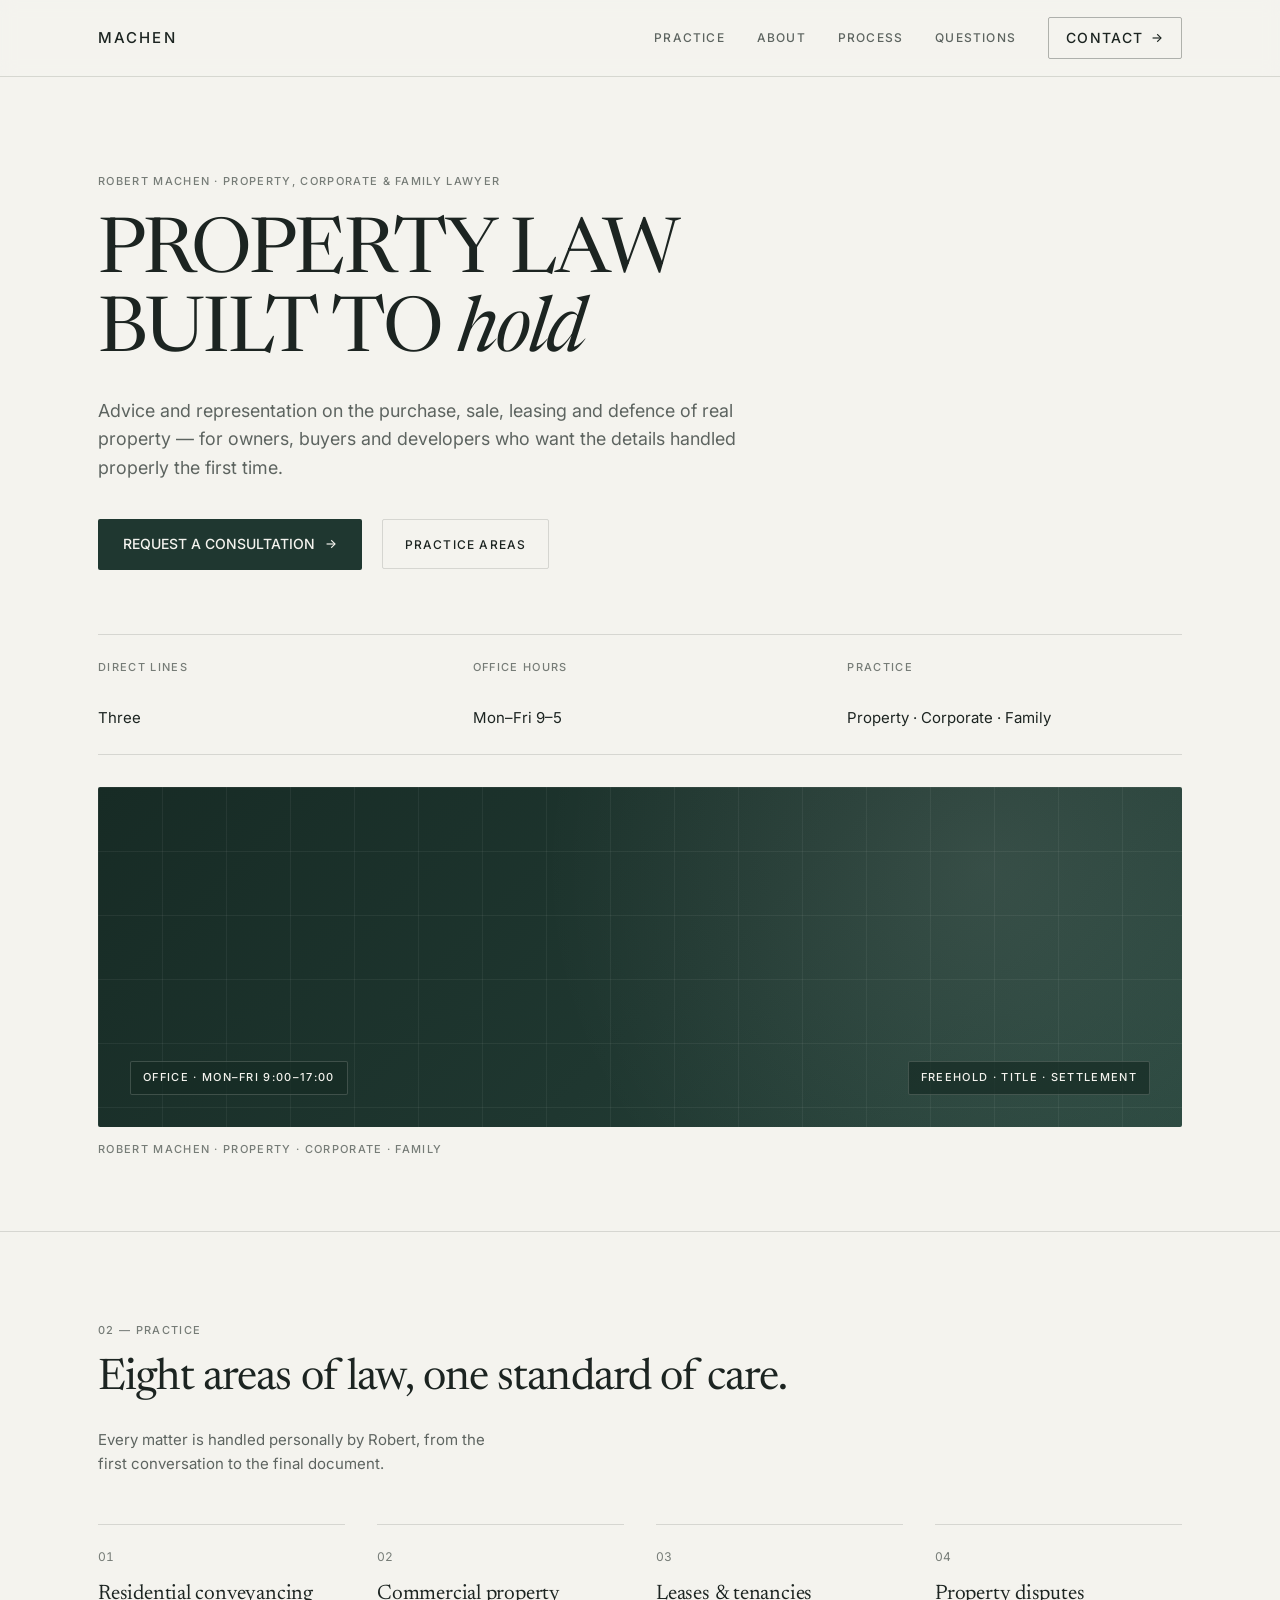
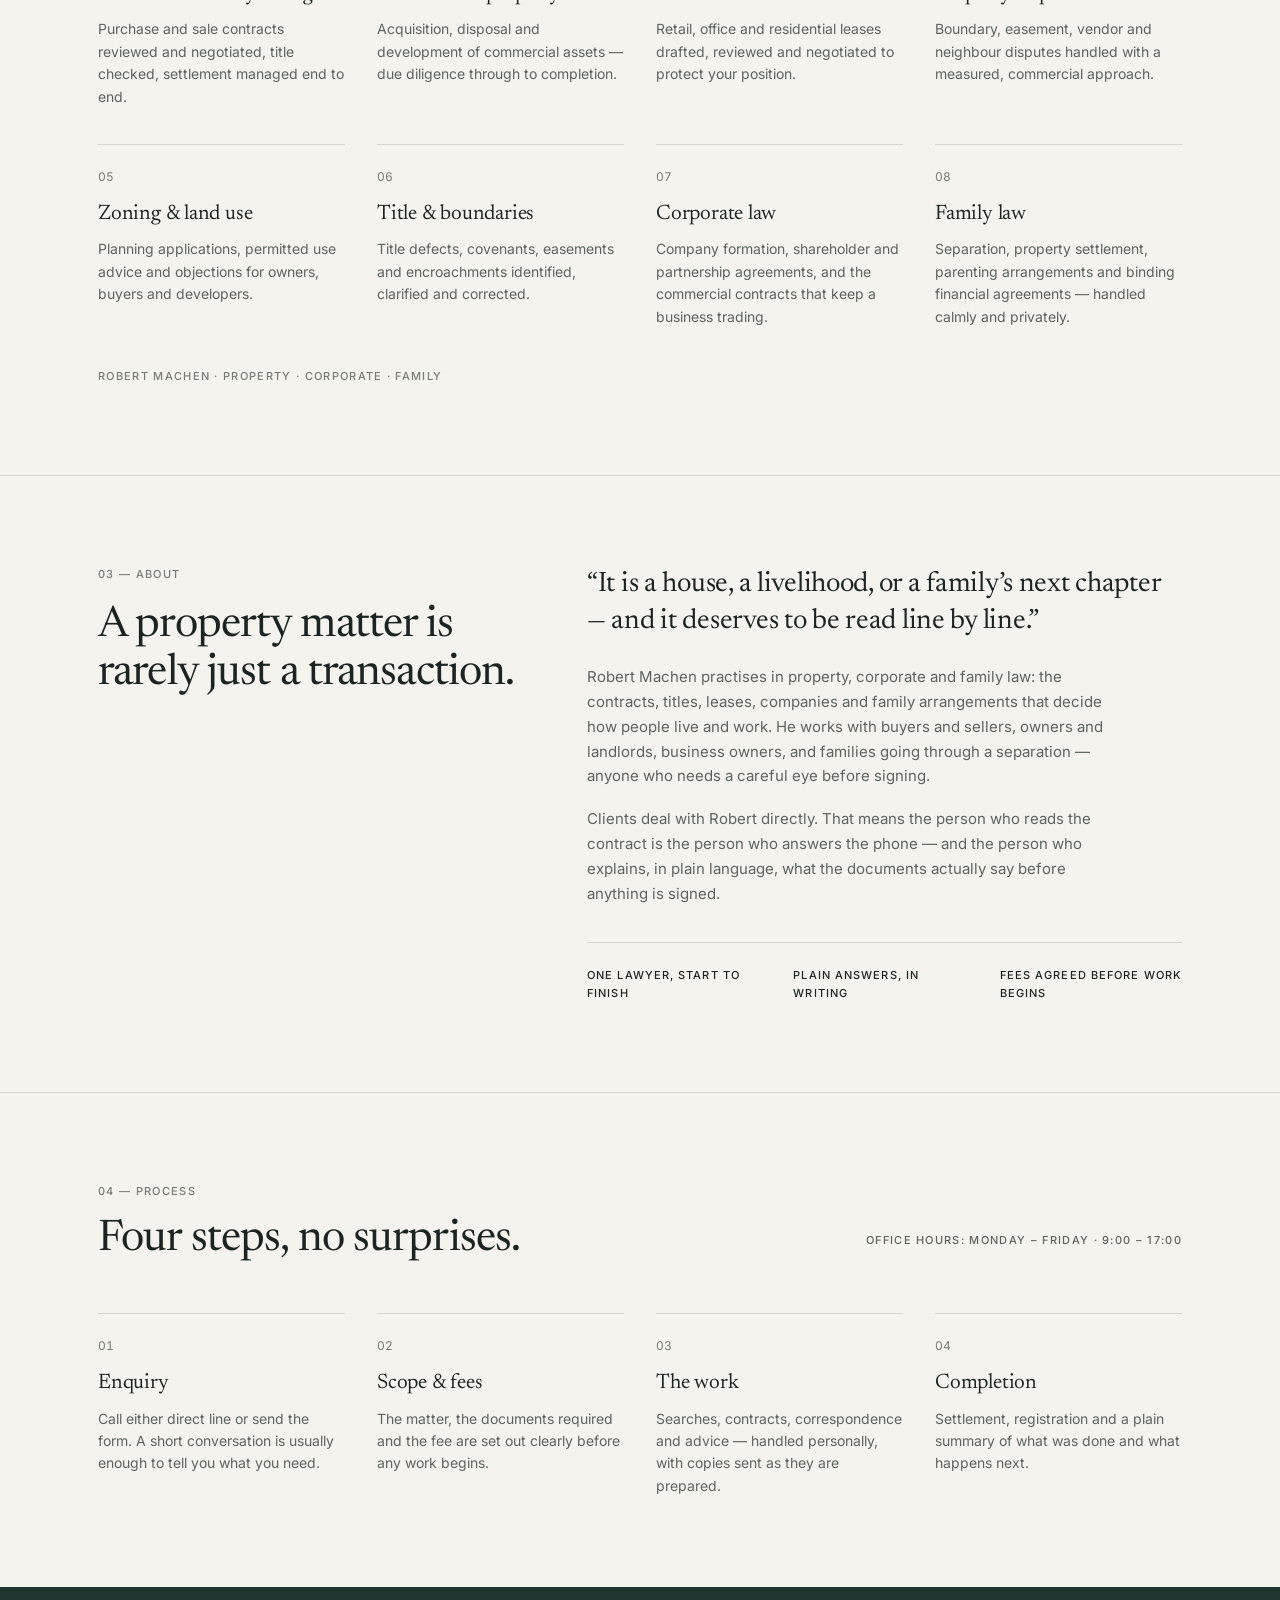
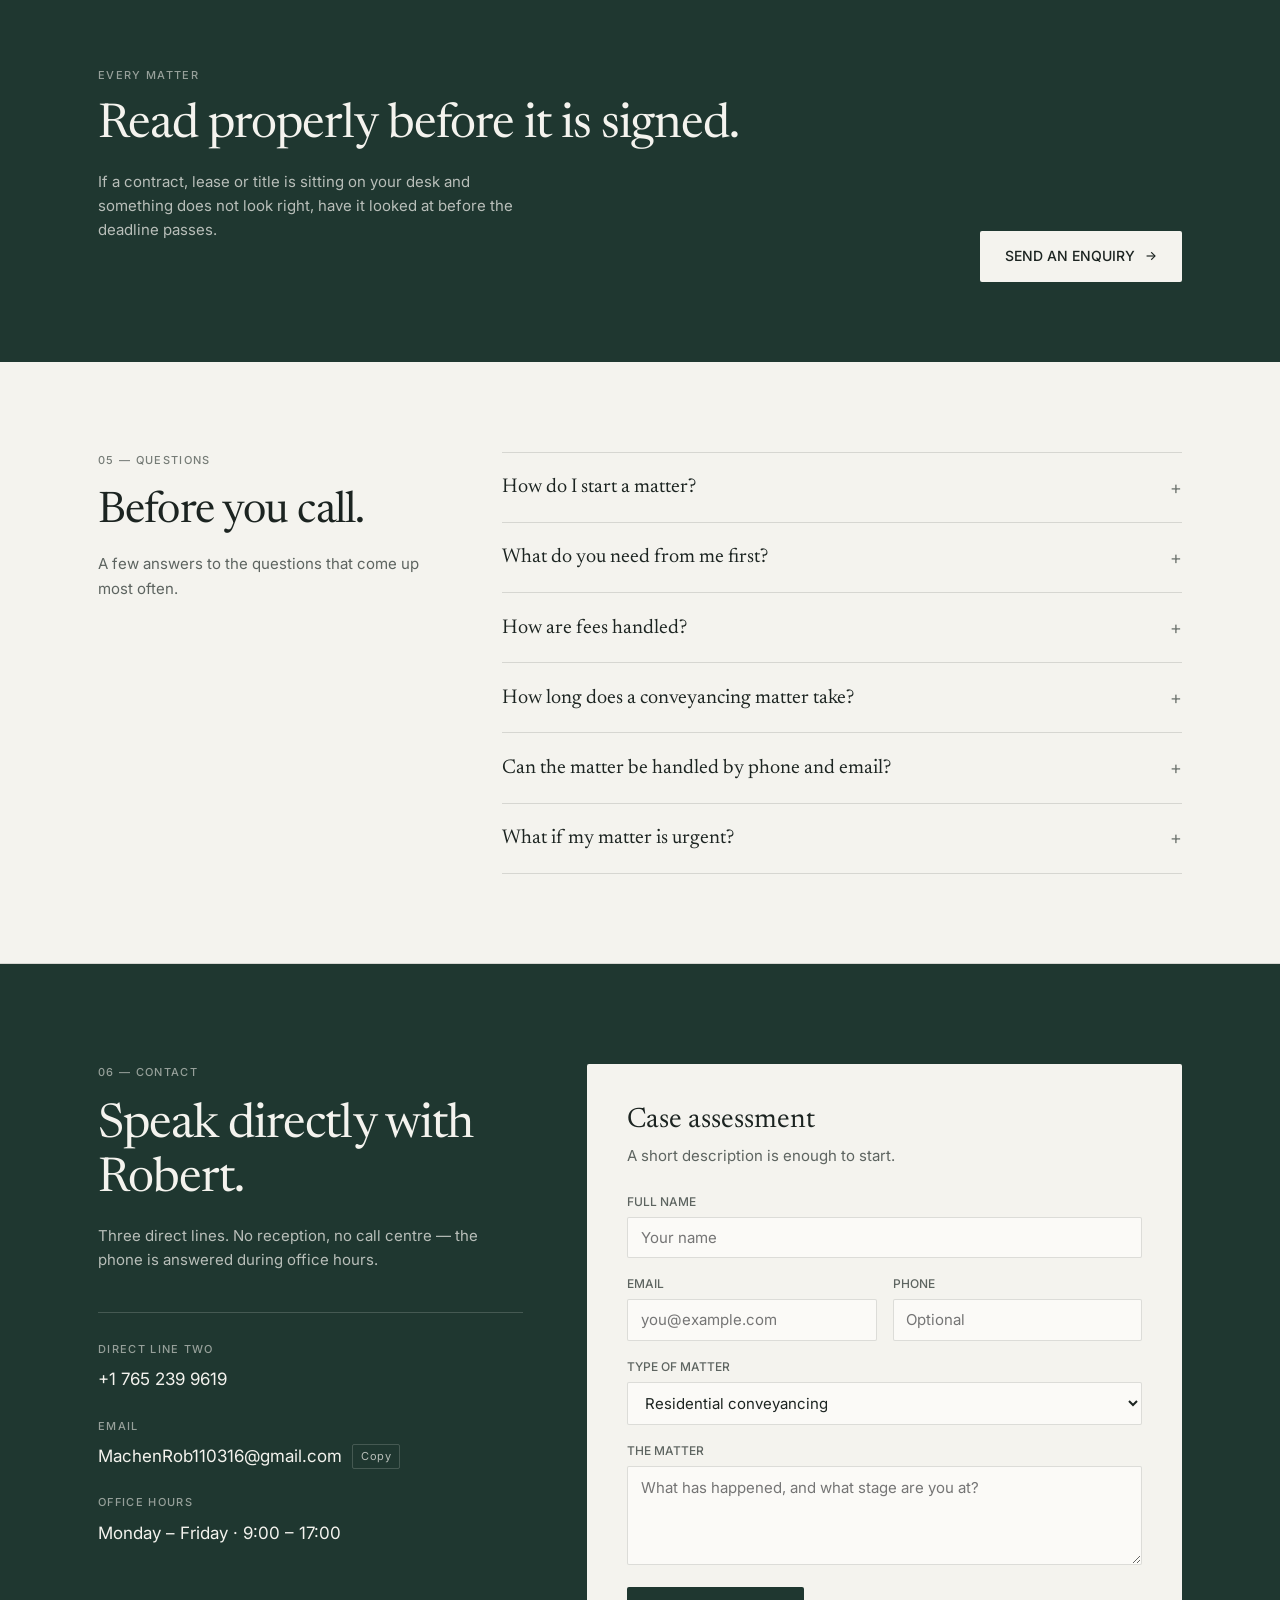
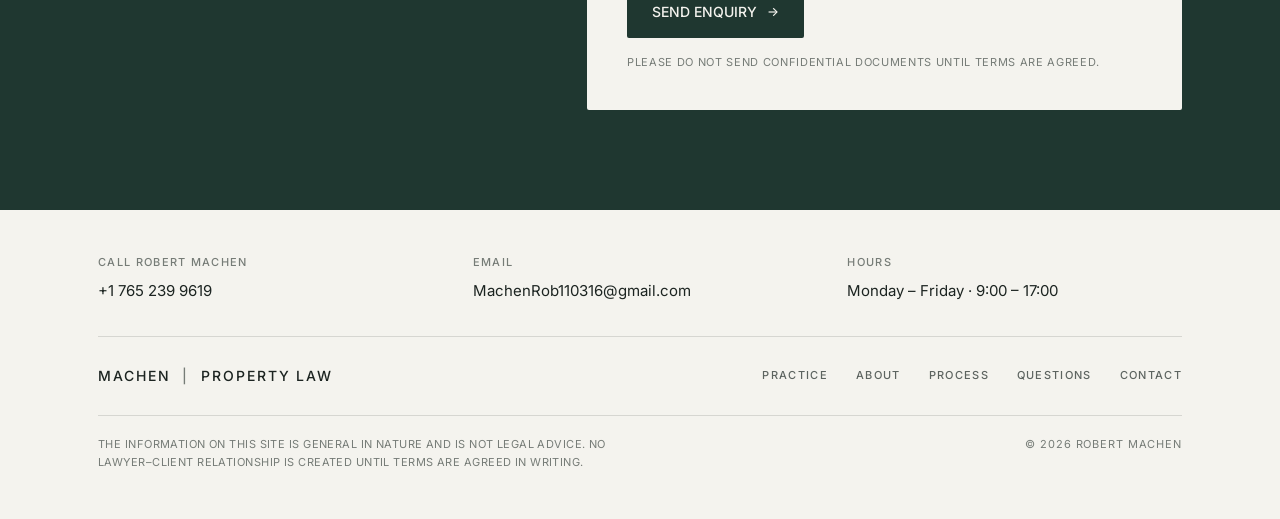
==== index.html @ e6b7aa78 "robert law web" ====
<!DOCTYPE html>
<html lang="en">
<head>
  <meta charset="UTF-8" />
  <meta name="viewport" content="width=device-width, initial-scale=1.0" />
  <title>MACHEN — Robert Machen · Property, Corporate &amp; Family Lawyer</title>
  <meta
    name="description"
    content="Advice and representation on the purchase, sale, leasing and defence of real property — for owners, buyers and developers who want the details handled properly the first time."
  />
  <link rel="preconnect" href="https://fonts.googleapis.com" />
  <link rel="preconnect" href="https://fonts.gstatic.com" crossorigin />
  <link
    href="https://fonts.googleapis.com/css2?family=Inter:wght@400;500&family=Newsreader:ital,opsz,wght@0,6..72,400;0,6..72,500;1,6..72,400&display=swap"
    rel="stylesheet"
  />
  <link rel="stylesheet" href="css/main.css" />
</head>
<body id="top">
  <!-- Header -->
  <header class="site-header" id="site-header">
    <div class="container header-inner">
      <a href="#top" class="brand brand-caps">MACHEN</a>

      <button
        class="menu-toggle"
        id="menu-toggle"
        type="button"
        aria-label="Toggle navigation menu"
        aria-expanded="false"
        aria-controls="site-nav"
      >
        <span class="menu-line"></span>
        <span class="menu-line"></span>
      </button>

      <nav class="site-nav" id="site-nav" aria-label="Primary">
        <a href="practice-areas.html" class="nav-link nav-caps">Practice</a>
        <a href="about.html" class="nav-link nav-caps">About</a>
        <a href="#process" class="nav-link nav-caps">Process</a>
        <a href="#questions" class="nav-link nav-caps">Questions</a>
        <a href="contact.html" class="nav-cta nav-caps">
          Contact <span class="arrow" aria-hidden="true">&rarr;</span>
        </a>
      </nav>
    </div>
  </header>

  <main>
    <!-- Hero Section -->
    <section class="hero">
      <div class="container">
        <p class="eyebrow reveal">Robert Machen &middot; Property, Corporate &amp; Family Lawyer</p>

        <h1 class="hero-title hero-title-wide reveal">
          PROPERTY LAW<br />
          BUILT TO <em>hold</em>
        </h1>

        <p class="hero-lead reveal">
          Advice and representation on the purchase, sale, leasing and defence
          of real property — for owners, buyers and developers who want the
          details handled properly the first time.
        </p>

        <div class="hero-actions reveal">
          <button type="button" class="btn-primary" id="open-inquiry-btn">
            REQUEST A CONSULTATION
            <span class="arrow" aria-hidden="true">&rarr;</span>
          </button>
          <a href="practice-areas.html" class="btn-secondary-link">
            PRACTICE AREAS
          </a>
        </div>

        <div class="hero-meta-grid reveal">
          <div class="hero-meta-item">
            <span class="eyebrow">Direct lines</span>
            <span class="hero-meta-value">Three</span>
          </div>
          <div class="hero-meta-item">
            <span class="eyebrow">Office hours</span>
            <span class="hero-meta-value">Mon–Fri 9–5</span>
          </div>
          <div class="hero-meta-item">
            <span class="eyebrow">Practice</span>
            <span class="hero-meta-value">Property &middot; Corporate &middot; Family</span>
          </div>
        </div>

        <!-- Banner Image Overlay -->
        <figure class="hero-banner reveal">
          <div class="hero-banner-visual" role="img" aria-label="Architectural property law banner">
            <div class="hero-banner-grid-lines" aria-hidden="true"></div>
            <div class="hero-banner-overlays">
              <span class="banner-tag">OFFICE &middot; MON–FRI 9:00–17:00</span>
              <span class="banner-tag">FREEHOLD &middot; TITLE &middot; SETTLEMENT</span>
            </div>
          </div>
          <figcaption class="banner-caption">
            ROBERT MACHEN &middot; PROPERTY &middot; CORPORATE &middot; FAMILY
          </figcaption>
        </figure>
      </div>
    </section>

    <!-- Section 02 — Practice -->
    <section class="practice-areas" id="practice">
      <div class="container">
        <div class="section-header-split reveal">
          <div>
            <p class="eyebrow">02 — PRACTICE</p>
            <h2 class="section-title">Eight areas of law, one standard of care.</h2>
          </div>
          <p class="section-lead">
            Every matter is handled personally by Robert, from the first
            conversation to the final document.
          </p>
        </div>

        <div class="practice-grid practice-grid-4">
          <article class="practice-card reveal">
            <span class="practice-num">01</span>
            <h3 class="practice-title">Residential conveyancing</h3>
            <p class="practice-desc">
              Purchase and sale contracts reviewed and negotiated, title
              checked, settlement managed end to end.
            </p>
          </article>

          <article class="practice-card reveal">
            <span class="practice-num">02</span>
            <h3 class="practice-title">Commercial property</h3>
            <p class="practice-desc">
              Acquisition, disposal and development of commercial assets — due
              diligence through to completion.
            </p>
          </article>

          <article class="practice-card reveal">
            <span class="practice-num">03</span>
            <h3 class="practice-title">Leases &amp; tenancies</h3>
            <p class="practice-desc">
              Retail, office and residential leases drafted, reviewed and
              negotiated to protect your position.
            </p>
          </article>

          <article class="practice-card reveal">
            <span class="practice-num">04</span>
            <h3 class="practice-title">Property disputes</h3>
            <p class="practice-desc">
              Boundary, easement, vendor and neighbour disputes handled with a
              measured, commercial approach.
            </p>
          </article>

          <article class="practice-card reveal">
            <span class="practice-num">05</span>
            <h3 class="practice-title">Zoning &amp; land use</h3>
            <p class="practice-desc">
              Planning applications, permitted use advice and objections for
              owners, buyers and developers.
            </p>
          </article>

          <article class="practice-card reveal">
            <span class="practice-num">06</span>
            <h3 class="practice-title">Title &amp; boundaries</h3>
            <p class="practice-desc">
              Title defects, covenants, easements and encroachments identified,
              clarified and corrected.
            </p>
          </article>

          <article class="practice-card reveal">
            <span class="practice-num">07</span>
            <h3 class="practice-title">Corporate law</h3>
            <p class="practice-desc">
              Company formation, shareholder and partnership agreements, and the
              commercial contracts that keep a business trading.
            </p>
          </article>

          <article class="practice-card reveal">
            <span class="practice-num">08</span>
            <h3 class="practice-title">Family law</h3>
            <p class="practice-desc">
              Separation, property settlement, parenting arrangements and
              binding financial agreements — handled calmly and privately.
            </p>
          </article>
        </div>

        <p class="section-caption reveal">
          ROBERT MACHEN &middot; PROPERTY &middot; CORPORATE &middot; FAMILY
        </p>
      </div>
    </section>

    <!-- Section 03 — About -->
    <section class="about" id="about">
      <div class="container about-grid">
        <div class="about-left reveal">
          <p class="eyebrow">03 — ABOUT</p>
          <h2 class="section-title">
            A property matter is rarely just a transaction.
          </h2>
        </div>

        <div class="about-right reveal">
          <blockquote class="about-quote">
            “It is a house, a livelihood, or a family’s next chapter — and it
            deserves to be read line by line.”
          </blockquote>
          <p class="about-body">
            Robert Machen practises in property, corporate and family law: the
            contracts, titles, leases, companies and family arrangements that
            decide how people live and work. He works with buyers and sellers,
            owners and landlords, business owners, and families going through a
            separation — anyone who needs a careful eye before signing.
          </p>
          <p class="about-body about-body-spaced">
            Clients deal with Robert directly. That means the person who reads
            the contract is the person who answers the phone — and the person
            who explains, in plain language, what the documents actually say
            before anything is signed.
          </p>

          <ul class="about-pillars">
            <li>ONE LAWYER, START TO FINISH</li>
            <li>PLAIN ANSWERS, IN WRITING</li>
            <li>FEES AGREED BEFORE WORK BEGINS</li>
          </ul>
        </div>
      </div>
    </section>

    <!-- Section 04 — Process -->
    <section class="process" id="process">
      <div class="container">
        <div class="section-header-split reveal">
          <div>
            <p class="eyebrow">04 — PROCESS</p>
            <h2 class="section-title">Four steps, no surprises.</h2>
          </div>
          <p class="eyebrow process-hours">
            OFFICE HOURS: MONDAY – FRIDAY &middot; 9:00 – 17:00
          </p>
        </div>

        <div class="process-grid">
          <article class="practice-card reveal">
            <span class="practice-num">01</span>
            <h3 class="practice-title">Enquiry</h3>
            <p class="practice-desc">
              Call either direct line or send the form. A short conversation is
              usually enough to tell you what you need.
            </p>
          </article>

          <article class="practice-card reveal">
            <span class="practice-num">02</span>
            <h3 class="practice-title">Scope &amp; fees</h3>
            <p class="practice-desc">
              The matter, the documents required and the fee are set out
              clearly before any work begins.
            </p>
          </article>

          <article class="practice-card reveal">
            <span class="practice-num">03</span>
            <h3 class="practice-title">The work</h3>
            <p class="practice-desc">
              Searches, contracts, correspondence and advice — handled
              personally, with copies sent as they are prepared.
            </p>
          </article>

          <article class="practice-card reveal">
            <span class="practice-num">04</span>
            <h3 class="practice-title">Completion</h3>
            <p class="practice-desc">
              Settlement, registration and a plain summary of what was done and
              what happens next.
            </p>
          </article>
        </div>
      </div>
    </section>

    <!-- Call-to-Action Banner -->
    <section class="cta-banner">
      <div class="container cta-banner-inner reveal">
        <div>
          <p class="eyebrow eyebrow-light">EVERY MATTER</p>
          <h2 class="contact-title">Read properly before it is signed.</h2>
          <p class="contact-lead cta-banner-lead">
            If a contract, lease or title is sitting on your desk and something
            does not look right, have it looked at before the deadline passes.
          </p>
        </div>
        <button type="button" class="btn-light" data-open-inquiry>
          SEND AN ENQUIRY <span class="arrow" aria-hidden="true">&rarr;</span>
        </button>
      </div>
    </section>

    <!-- Section 05 — Questions -->
    <section class="questions" id="questions">
      <div class="container questions-grid">
        <div class="questions-left reveal">
          <p class="eyebrow">05 — QUESTIONS</p>
          <h2 class="section-title">Before you call.</h2>
          <p class="about-body questions-lead">
            A few answers to the questions that come up most often.
          </p>
        </div>

        <div class="faq-list reveal">
          <details class="faq-item">
            <summary class="faq-question">
              <span>How do I start a matter?</span>
              <span class="faq-icon" aria-hidden="true">+</span>
            </summary>
            <p class="faq-answer">
              Call the direct line during office hours or submit the case
              assessment form below. We will discuss your timeline, what is in
              front of you, and the immediate next step.
            </p>
          </details>

          <details class="faq-item">
            <summary class="faq-question">
              <span>What do you need from me first?</span>
              <span class="faq-icon" aria-hidden="true">+</span>
            </summary>
            <p class="faq-answer">
              A brief summary of the transaction or issue and any key dates or
              deadlines. Please wait until terms of engagement are agreed before
              sending confidential documents.
            </p>
          </details>

          <details class="faq-item">
            <summary class="faq-question">
              <span>How are fees handled?</span>
              <span class="faq-icon" aria-hidden="true">+</span>
            </summary>
            <p class="faq-answer">
              Scope, disbursements, and fees are confirmed clearly in writing
              before any substantive legal work begins, so there are no
              unexpected bills.
            </p>
          </details>

          <details class="faq-item">
            <summary class="faq-question">
              <span>How long does a conveyancing matter take?</span>
              <span class="faq-icon" aria-hidden="true">+</span>
            </summary>
            <p class="faq-answer">
              Timelines depend on the contract terms, financing, and title
              searches, typically ranging from 30 to 60 days from exchange to
              settlement. Urgent reviews can be prioritised.
            </p>
          </details>

          <details class="faq-item">
            <summary class="faq-question">
              <span>Can the matter be handled by phone and email?</span>
              <span class="faq-icon" aria-hidden="true">+</span>
            </summary>
            <p class="faq-answer">
              Yes. Most reviews, negotiations, and settlements are handled
              efficiently by direct phone call and email, with written summaries
              sent at each stage.
            </p>
          </details>

          <details class="faq-item">
            <summary class="faq-question">
              <span>What if my matter is urgent?</span>
              <span class="faq-icon" aria-hidden="true">+</span>
            </summary>
            <p class="faq-answer">
              If a signing deadline, cooling-off period, or settlement date is
              approaching, call +1 765 239 9619 directly or note the deadline at
              the top of your enquiry.
            </p>
          </details>
        </div>
      </div>
    </section>

    <!-- Section 06 — Contact & Case Assessment -->
    <section class="contact" id="contact">
      <div class="container contact-split">
        <div class="contact-info-col reveal">
          <p class="eyebrow eyebrow-light">06 — CONTACT</p>
          <h2 class="contact-title">Speak directly with Robert.</h2>
          <p class="contact-lead">
            Three direct lines. No reception, no call centre — the phone is
            answered during office hours.
          </p>

          <div class="contact-details-list">
            <div class="contact-item">
              <p class="contact-label">DIRECT LINE TWO</p>
              <a href="tel:+17652399619" class="contact-value">
                +1 765 239 9619
              </a>
            </div>

            <div class="contact-item">
              <p class="contact-label">EMAIL</p>
              <div class="contact-value-row">
                <a href="mailto:MachenRob110316@gmail.com" class="contact-value">
                  MachenRob110316@gmail.com
                </a>
                <button
                  type="button"
                  class="copy-btn"
                  data-copy="MachenRob110316@gmail.com"
                  aria-label="Copy email address"
                  title="Copy email"
                >
                  Copy
                </button>
              </div>
            </div>

            <div class="contact-item">
              <p class="contact-label">OFFICE HOURS</p>
              <p class="contact-value">Monday – Friday &middot; 9:00 – 17:00</p>
            </div>
          </div>
        </div>

        <div class="case-form-card reveal">
          <h3 class="case-form-title">Case assessment</h3>
          <p class="case-form-subtitle">A short description is enough to start.</p>

          <form id="case-assessment-form" class="inquiry-form js-assessment-form" novalidate>
            <div class="form-field">
              <label for="home-name">FULL NAME</label>
              <input id="home-name" name="name" type="text" required placeholder="Your name" />
            </div>

            <div class="form-row-2">
              <div class="form-field">
                <label for="home-email">EMAIL</label>
                <input id="home-email" name="email" type="email" required placeholder="you@example.com" />
              </div>
              <div class="form-field">
                <label for="home-phone">PHONE</label>
                <input id="home-phone" name="phone" type="tel" placeholder="Optional" />
              </div>
            </div>

            <div class="form-field">
              <label for="home-matter-type">TYPE OF MATTER</label>
              <select id="home-matter-type" name="matterType">
                <option value="Residential conveyancing" selected>Residential conveyancing</option>
                <option value="Commercial property">Commercial property</option>
                <option value="Leases & tenancies">Leases &amp; tenancies</option>
                <option value="Property disputes">Property disputes</option>
                <option value="Zoning & land use">Zoning &amp; land use</option>
                <option value="Title & boundaries">Title &amp; boundaries</option>
                <option value="Corporate law">Corporate law</option>
                <option value="Family law">Family law</option>
              </select>
            </div>

            <div class="form-field">
              <label for="home-matter">THE MATTER</label>
              <textarea
                id="home-matter"
                name="message"
                rows="4"
                required
                placeholder="What has happened, and what stage are you at?"
              ></textarea>
            </div>

            <div class="form-actions">
              <button type="submit" class="btn-primary">
                SEND ENQUIRY <span class="arrow" aria-hidden="true">&rarr;</span>
              </button>
              <p class="form-status" aria-live="polite"></p>
            </div>

            <p class="form-disclaimer">
              PLEASE DO NOT SEND CONFIDENTIAL DOCUMENTS UNTIL TERMS ARE AGREED.
            </p>
          </form>
        </div>
      </div>
    </section>
  </main>

  <!-- Footer -->
  <footer class="site-footer">
    <div class="container">
      <div class="footer-contact-strip">
        <div>
          <p class="eyebrow">CALL ROBERT MACHEN</p>
          <a href="tel:+17652399619" class="footer-contact-value">+1 765 239 9619</a>
        </div>
        <div>
          <p class="eyebrow">EMAIL</p>
          <a href="mailto:MachenRob110316@gmail.com" class="footer-contact-value">MachenRob110316@gmail.com</a>
        </div>
        <div>
          <p class="eyebrow">HOURS</p>
          <p class="footer-contact-value">Monday – Friday &middot; 9:00 – 17:00</p>
        </div>
      </div>

      <div class="footer-top">
        <a href="#top" class="brand brand-footer brand-caps">MACHEN <span class="footer-pipe">|</span> PROPERTY LAW</a>
        <nav class="footer-nav" aria-label="Footer">
          <a href="practice-areas.html">PRACTICE</a>
          <a href="about.html">ABOUT</a>
          <a href="#process">PROCESS</a>
          <a href="#questions">QUESTIONS</a>
          <a href="contact.html">CONTACT</a>
        </nav>
      </div>

      <div class="footer-bottom">
        <p class="disclaimer">
          THE INFORMATION ON THIS SITE IS GENERAL IN NATURE AND IS NOT LEGAL
          ADVICE. NO LAWYER–CLIENT RELATIONSHIP IS CREATED UNTIL TERMS ARE
          AGREED IN WRITING.
        </p>
        <p class="copyright">&copy; <span id="year">2026</span> ROBERT MACHEN</p>
      </div>
    </div>
  </footer>

  <!-- Consultation Modal -->
  <div
    class="modal-backdrop"
    id="inquiry-modal"
    role="dialog"
    aria-modal="true"
    aria-labelledby="modal-title"
    hidden
  >
    <div class="modal-panel">
      <div class="modal-header">
        <p class="eyebrow">Case assessment</p>
        <button
          type="button"
          class="modal-close"
          id="close-inquiry-btn"
          aria-label="Close modal"
        >
          &times;
        </button>
      </div>
      <h2 class="modal-title" id="modal-title">Request a consultation.</h2>
      <p class="modal-subtitle">
        A short description is enough to start.
      </p>

      <form id="inquiry-form" class="inquiry-form js-assessment-form" novalidate>
        <div class="form-field">
          <label for="modal-name">FULL NAME</label>
          <input id="modal-name" name="name" type="text" required placeholder="Your name" />
        </div>
        <div class="form-row-2">
          <div class="form-field">
            <label for="modal-email">EMAIL</label>
            <input id="modal-email" name="email" type="email" required placeholder="you@example.com" />
          </div>
          <div class="form-field">
            <label for="modal-phone">PHONE</label>
            <input id="modal-phone" name="phone" type="tel" placeholder="Optional" />
          </div>
        </div>
        <div class="form-field">
          <label for="modal-matter-type">TYPE OF MATTER</label>
          <select id="modal-matter-type" name="matterType">
            <option value="Residential conveyancing" selected>Residential conveyancing</option>
            <option value="Commercial property">Commercial property</option>
            <option value="Leases & tenancies">Leases &amp; tenancies</option>
            <option value="Property disputes">Property disputes</option>
            <option value="Zoning & land use">Zoning &amp; land use</option>
            <option value="Title & boundaries">Title &amp; boundaries</option>
            <option value="Corporate law">Corporate law</option>
            <option value="Family law">Family law</option>
          </select>
        </div>
        <div class="form-field">
          <label for="modal-message">THE MATTER</label>
          <textarea
            id="modal-message"
            name="message"
            rows="4"
            required
            placeholder="What has happened, and what stage are you at?"
          ></textarea>
        </div>
        <div class="form-actions">
          <button type="submit" class="btn-primary">
            SEND ENQUIRY <span class="arrow" aria-hidden="true">&rarr;</span>
          </button>
          <p class="form-status" id="form-status" aria-live="polite"></p>
        </div>
        <p class="form-disclaimer">
          PLEASE DO NOT SEND CONFIDENTIAL DOCUMENTS UNTIL TERMS ARE AGREED.
        </p>
      </form>
    </div>
  </div>

  <!-- Toast notification -->
  <div class="toast" id="toast" role="status" aria-live="polite"></div>

  <script src="js/script.js"></script>
</body>
</html>
---- css/main.css ----
/* ==========================================================================
   Robert Machen — Attorney at Law
   Stylesheet Entry Point
   ========================================================================== */

@import url("./base.css");
@import url("./layout.css");
@import url("./components.css");
@import url("./sections.css");
@import url("./responsive.css");
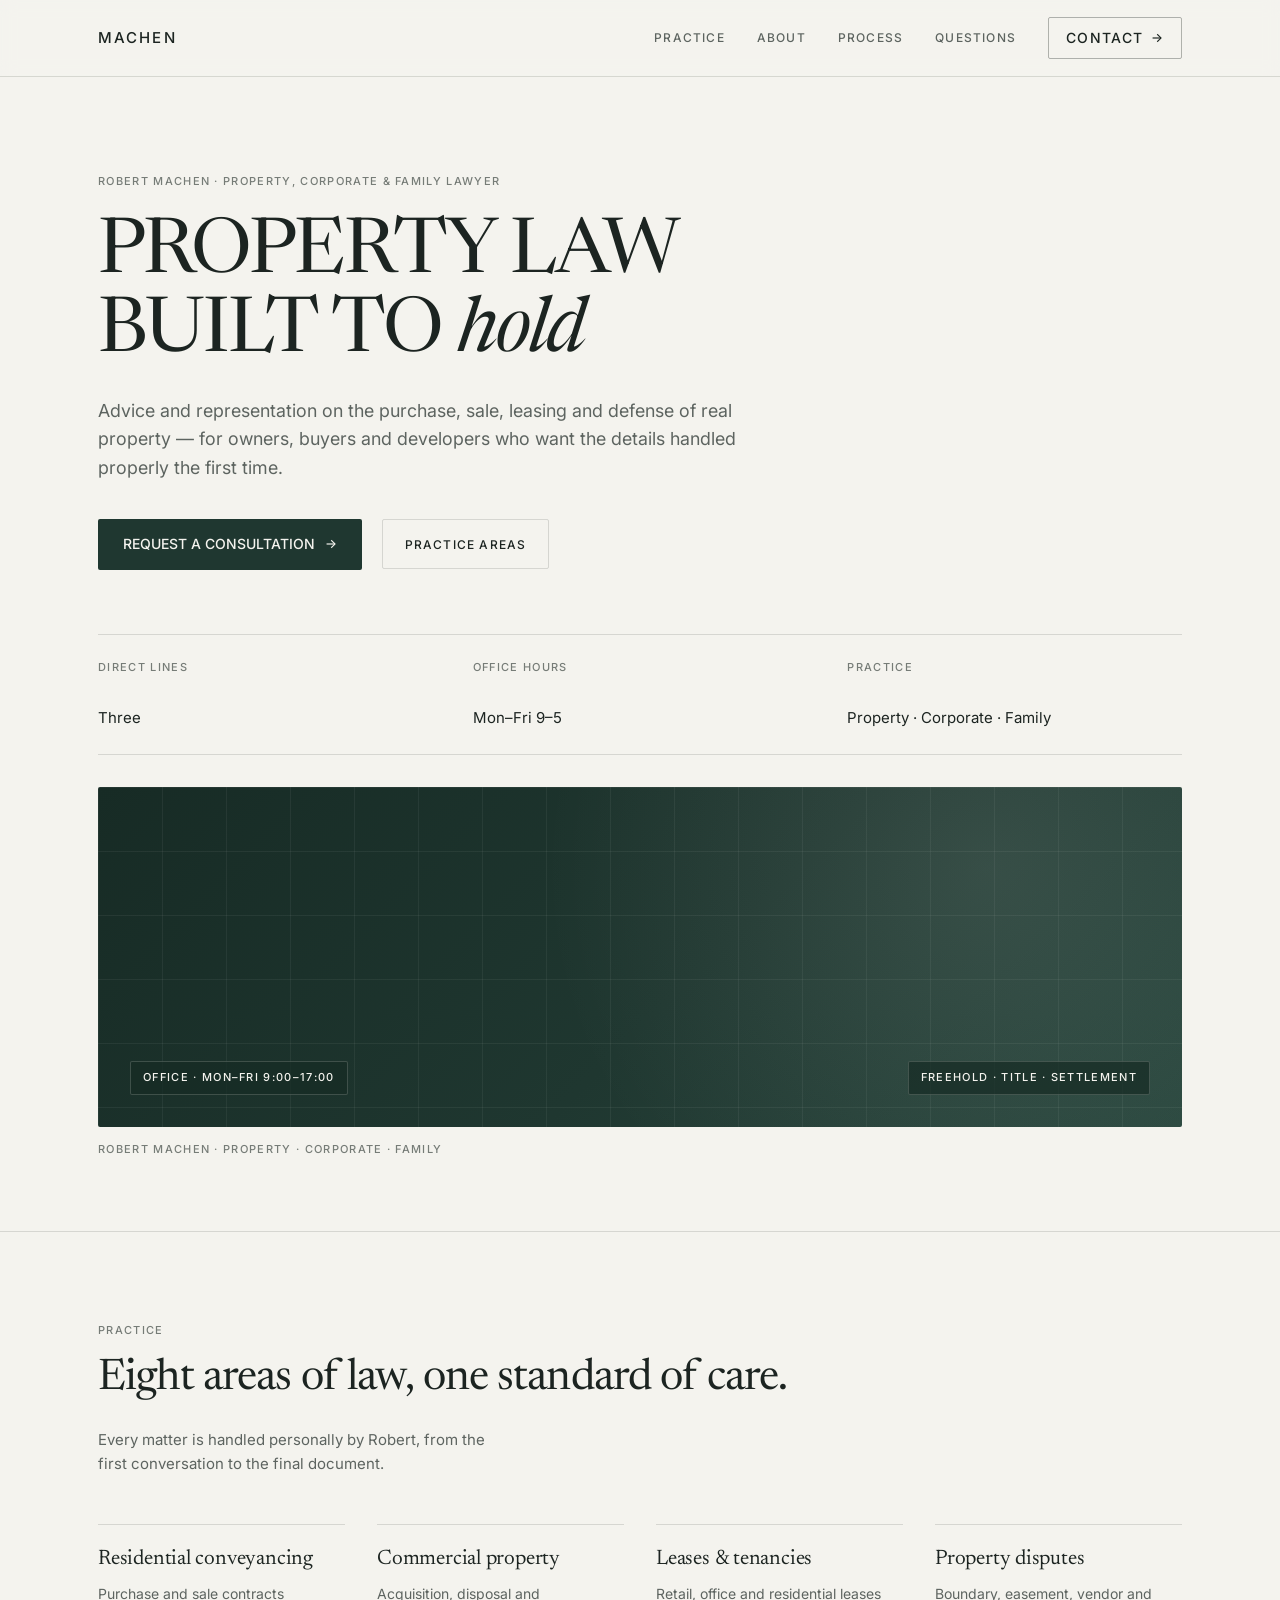
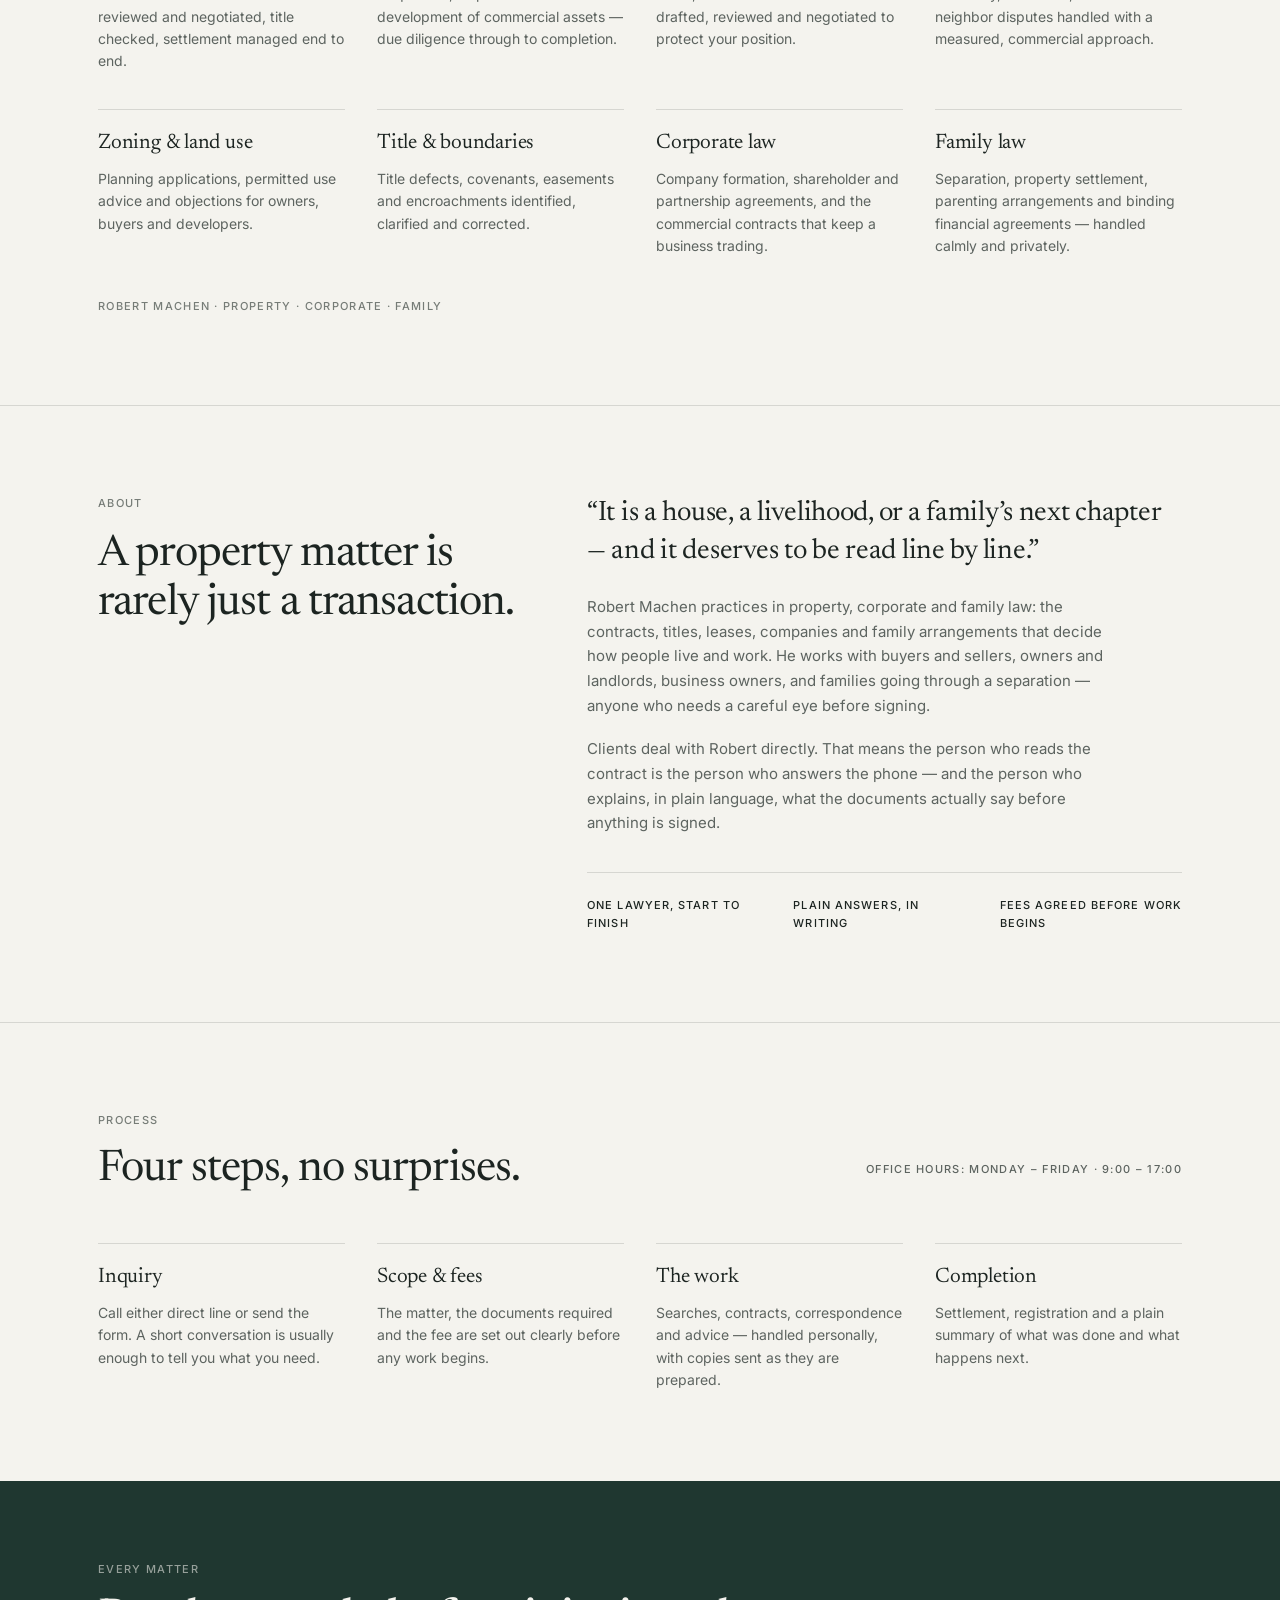
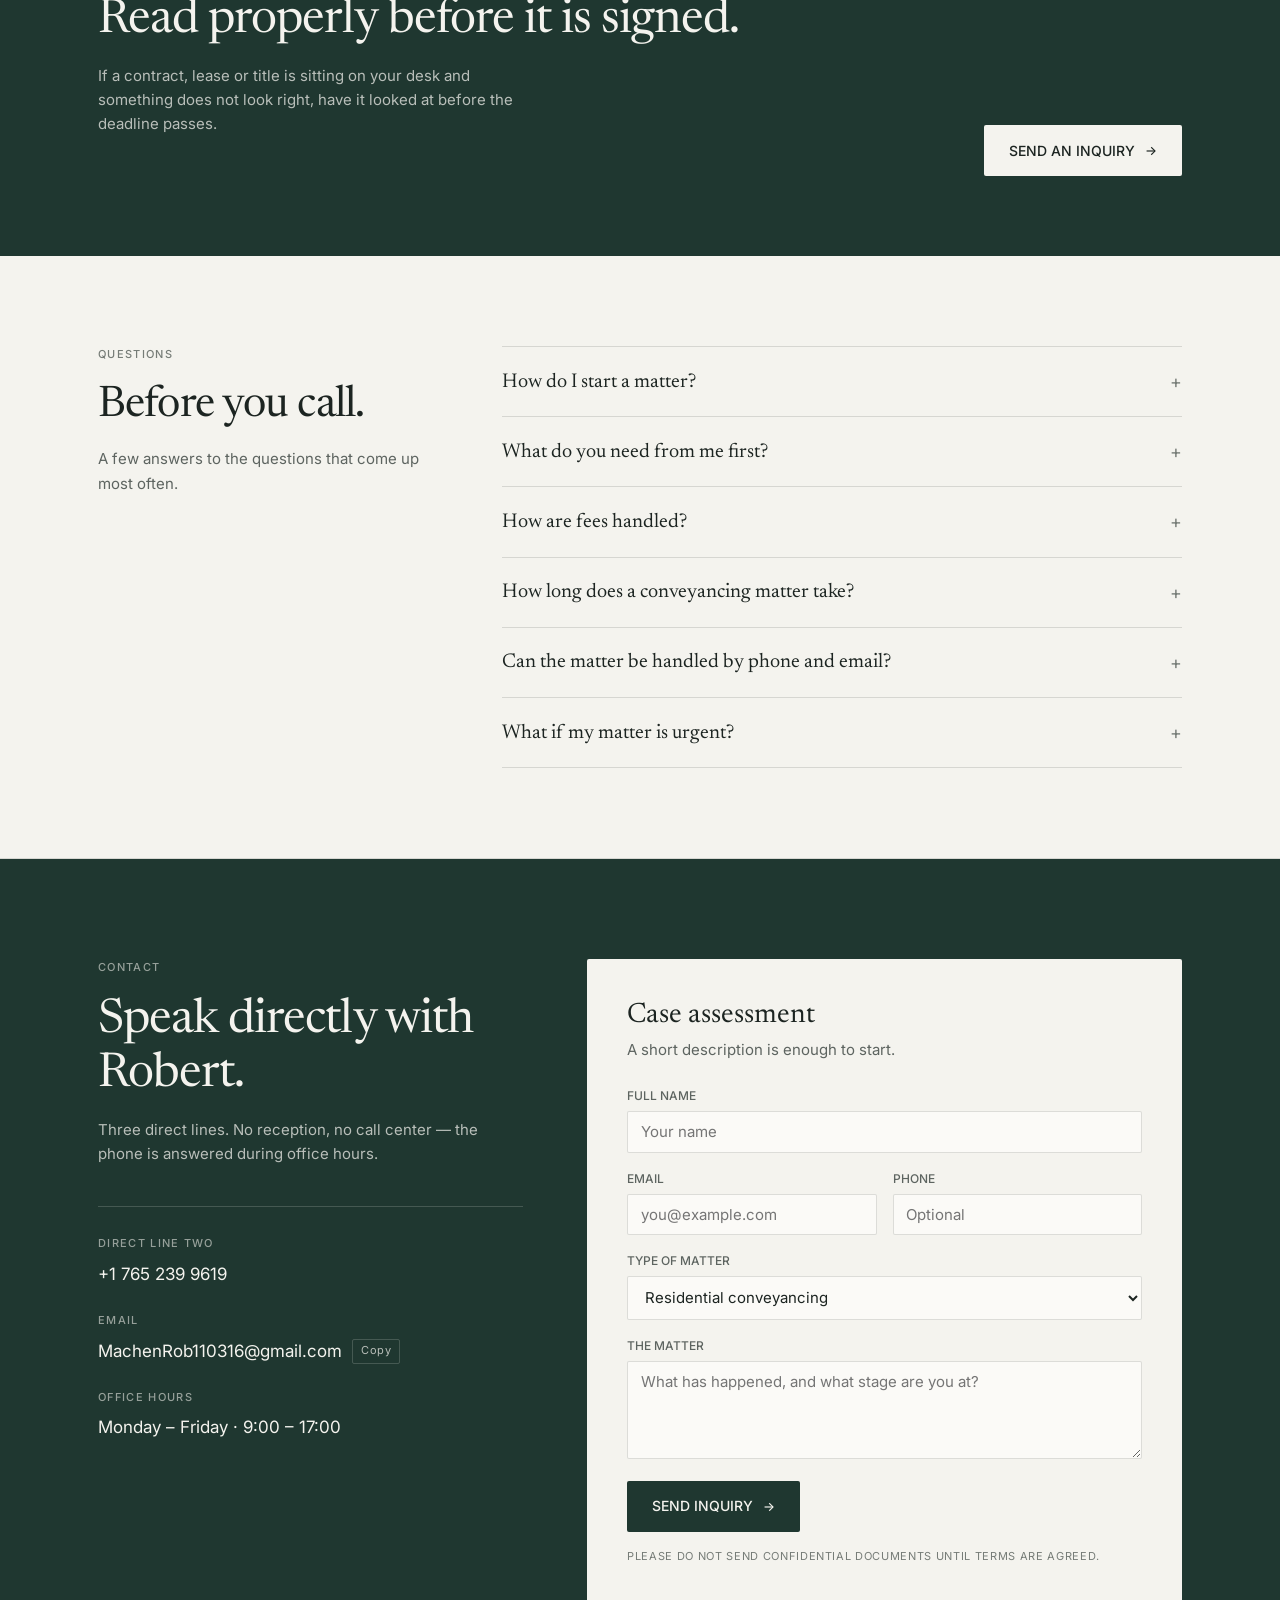
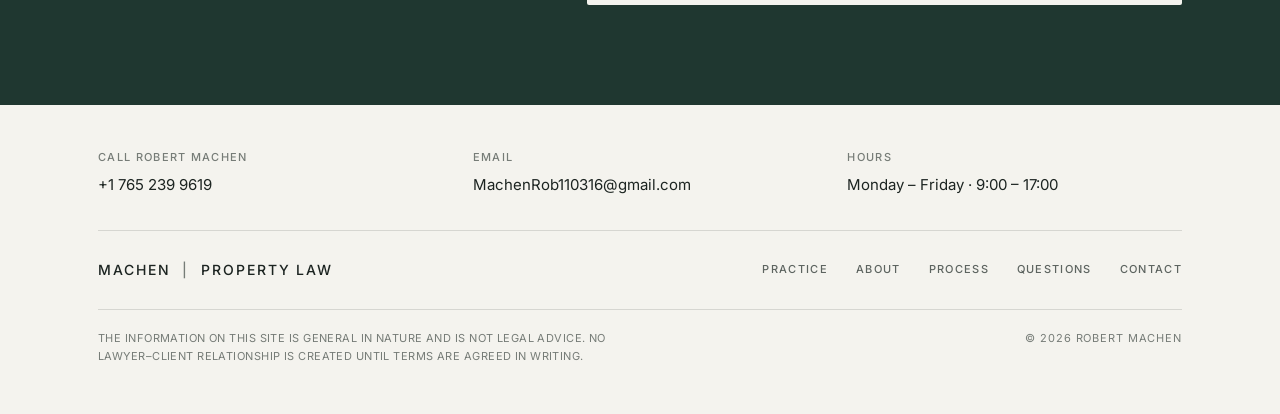
==== commit dbcd5781: "new update" ====
--- a/index.html
+++ b/index.html
@@ -6,7 +6,7 @@
   <title>MACHEN — Robert Machen · Property, Corporate &amp; Family Lawyer</title>
   <meta
     name="description"
-    content="Advice and representation on the purchase, sale, leasing and defence of real property — for owners, buyers and developers who want the details handled properly the first time."
+    content="Advice and representation on the purchase, sale, leasing and defense of real property — for owners, buyers and developers who want the details handled properly the first time."
   />
   <link rel="preconnect" href="https://fonts.googleapis.com" />
   <link rel="preconnect" href="https://fonts.gstatic.com" crossorigin />
@@ -14,6 +14,8 @@
     href="https://fonts.googleapis.com/css2?family=Inter:wght@400;500&family=Newsreader:ital,opsz,wght@0,6..72,400;0,6..72,500;1,6..72,400&display=swap"
     rel="stylesheet"
   />
+  <link rel="icon" type="image/png" href="images/favicon.png" />
+  <link rel="apple-touch-icon" href="images/favicon.png" />
   <link rel="stylesheet" href="css/main.css" />
 </head>
 <body id="top">
@@ -58,7 +60,7 @@
         </h1>
 
         <p class="hero-lead reveal">
-          Advice and representation on the purchase, sale, leasing and defence
+          Advice and representation on the purchase, sale, leasing and defense
           of real property — for owners, buyers and developers who want the
           details handled properly the first time.
         </p>
@@ -109,7 +111,7 @@
       <div class="container">
         <div class="section-header-split reveal">
           <div>
-            <p class="eyebrow">02 — PRACTICE</p>
+            <p class="eyebrow">PRACTICE</p>
             <h2 class="section-title">Eight areas of law, one standard of care.</h2>
           </div>
           <p class="section-lead">
@@ -120,7 +122,6 @@
 
         <div class="practice-grid practice-grid-4">
           <article class="practice-card reveal">
-            <span class="practice-num">01</span>
             <h3 class="practice-title">Residential conveyancing</h3>
             <p class="practice-desc">
               Purchase and sale contracts reviewed and negotiated, title
@@ -129,7 +130,6 @@
           </article>
 
           <article class="practice-card reveal">
-            <span class="practice-num">02</span>
             <h3 class="practice-title">Commercial property</h3>
             <p class="practice-desc">
               Acquisition, disposal and development of commercial assets — due
@@ -138,7 +138,6 @@
           </article>
 
           <article class="practice-card reveal">
-            <span class="practice-num">03</span>
             <h3 class="practice-title">Leases &amp; tenancies</h3>
             <p class="practice-desc">
               Retail, office and residential leases drafted, reviewed and
@@ -147,16 +146,14 @@
           </article>
 
           <article class="practice-card reveal">
-            <span class="practice-num">04</span>
             <h3 class="practice-title">Property disputes</h3>
             <p class="practice-desc">
-              Boundary, easement, vendor and neighbour disputes handled with a
+              Boundary, easement, vendor and neighbor disputes handled with a
               measured, commercial approach.
             </p>
           </article>
 
           <article class="practice-card reveal">
-            <span class="practice-num">05</span>
             <h3 class="practice-title">Zoning &amp; land use</h3>
             <p class="practice-desc">
               Planning applications, permitted use advice and objections for
@@ -165,7 +162,6 @@
           </article>
 
           <article class="practice-card reveal">
-            <span class="practice-num">06</span>
             <h3 class="practice-title">Title &amp; boundaries</h3>
             <p class="practice-desc">
               Title defects, covenants, easements and encroachments identified,
@@ -174,7 +170,6 @@
           </article>
 
           <article class="practice-card reveal">
-            <span class="practice-num">07</span>
             <h3 class="practice-title">Corporate law</h3>
             <p class="practice-desc">
               Company formation, shareholder and partnership agreements, and the
@@ -183,7 +178,6 @@
           </article>
 
           <article class="practice-card reveal">
-            <span class="practice-num">08</span>
             <h3 class="practice-title">Family law</h3>
             <p class="practice-desc">
               Separation, property settlement, parenting arrangements and
@@ -202,7 +196,7 @@
     <section class="about" id="about">
       <div class="container about-grid">
         <div class="about-left reveal">
-          <p class="eyebrow">03 — ABOUT</p>
+          <p class="eyebrow">ABOUT</p>
           <h2 class="section-title">
             A property matter is rarely just a transaction.
           </h2>
@@ -214,7 +208,7 @@
             deserves to be read line by line.”
           </blockquote>
           <p class="about-body">
-            Robert Machen practises in property, corporate and family law: the
+            Robert Machen practices in property, corporate and family law: the
             contracts, titles, leases, companies and family arrangements that
             decide how people live and work. He works with buyers and sellers,
             owners and landlords, business owners, and families going through a
@@ -241,7 +235,7 @@
       <div class="container">
         <div class="section-header-split reveal">
           <div>
-            <p class="eyebrow">04 — PROCESS</p>
+            <p class="eyebrow">PROCESS</p>
             <h2 class="section-title">Four steps, no surprises.</h2>
           </div>
           <p class="eyebrow process-hours">
@@ -251,8 +245,7 @@
 
         <div class="process-grid">
           <article class="practice-card reveal">
-            <span class="practice-num">01</span>
-            <h3 class="practice-title">Enquiry</h3>
+            <h3 class="practice-title">Inquiry</h3>
             <p class="practice-desc">
               Call either direct line or send the form. A short conversation is
               usually enough to tell you what you need.
@@ -260,7 +253,6 @@
           </article>
 
           <article class="practice-card reveal">
-            <span class="practice-num">02</span>
             <h3 class="practice-title">Scope &amp; fees</h3>
             <p class="practice-desc">
               The matter, the documents required and the fee are set out
@@ -269,7 +261,6 @@
           </article>
 
           <article class="practice-card reveal">
-            <span class="practice-num">03</span>
             <h3 class="practice-title">The work</h3>
             <p class="practice-desc">
               Searches, contracts, correspondence and advice — handled
@@ -278,7 +269,6 @@
           </article>
 
           <article class="practice-card reveal">
-            <span class="practice-num">04</span>
             <h3 class="practice-title">Completion</h3>
             <p class="practice-desc">
               Settlement, registration and a plain summary of what was done and
@@ -301,7 +291,7 @@
           </p>
         </div>
         <button type="button" class="btn-light" data-open-inquiry>
-          SEND AN ENQUIRY <span class="arrow" aria-hidden="true">&rarr;</span>
+          SEND AN INQUIRY <span class="arrow" aria-hidden="true">&rarr;</span>
         </button>
       </div>
     </section>
@@ -310,7 +300,7 @@
     <section class="questions" id="questions">
       <div class="container questions-grid">
         <div class="questions-left reveal">
-          <p class="eyebrow">05 — QUESTIONS</p>
+          <p class="eyebrow">QUESTIONS</p>
           <h2 class="section-title">Before you call.</h2>
           <p class="about-body questions-lead">
             A few answers to the questions that come up most often.
@@ -362,7 +352,7 @@
             <p class="faq-answer">
               Timelines depend on the contract terms, financing, and title
               searches, typically ranging from 30 to 60 days from exchange to
-              settlement. Urgent reviews can be prioritised.
+              settlement. Urgent reviews can be prioritized.
             </p>
           </details>
 
@@ -386,7 +376,7 @@
             <p class="faq-answer">
               If a signing deadline, cooling-off period, or settlement date is
               approaching, call +1 765 239 9619 directly or note the deadline at
-              the top of your enquiry.
+              the top of your inquiry.
             </p>
           </details>
         </div>
@@ -397,10 +387,10 @@
     <section class="contact" id="contact">
       <div class="container contact-split">
         <div class="contact-info-col reveal">
-          <p class="eyebrow eyebrow-light">06 — CONTACT</p>
+          <p class="eyebrow eyebrow-light">CONTACT</p>
           <h2 class="contact-title">Speak directly with Robert.</h2>
           <p class="contact-lead">
-            Three direct lines. No reception, no call centre — the phone is
+            Three direct lines. No reception, no call center — the phone is
             answered during office hours.
           </p>
 
@@ -485,7 +475,7 @@
 
             <div class="form-actions">
               <button type="submit" class="btn-primary">
-                SEND ENQUIRY <span class="arrow" aria-hidden="true">&rarr;</span>
+                SEND INQUIRY <span class="arrow" aria-hidden="true">&rarr;</span>
               </button>
               <p class="form-status" aria-live="polite"></p>
             </div>
@@ -605,7 +595,7 @@
         </div>
         <div class="form-actions">
           <button type="submit" class="btn-primary">
-            SEND ENQUIRY <span class="arrow" aria-hidden="true">&rarr;</span>
+            SEND INQUIRY <span class="arrow" aria-hidden="true">&rarr;</span>
           </button>
           <p class="form-status" id="form-status" aria-live="polite"></p>
         </div>
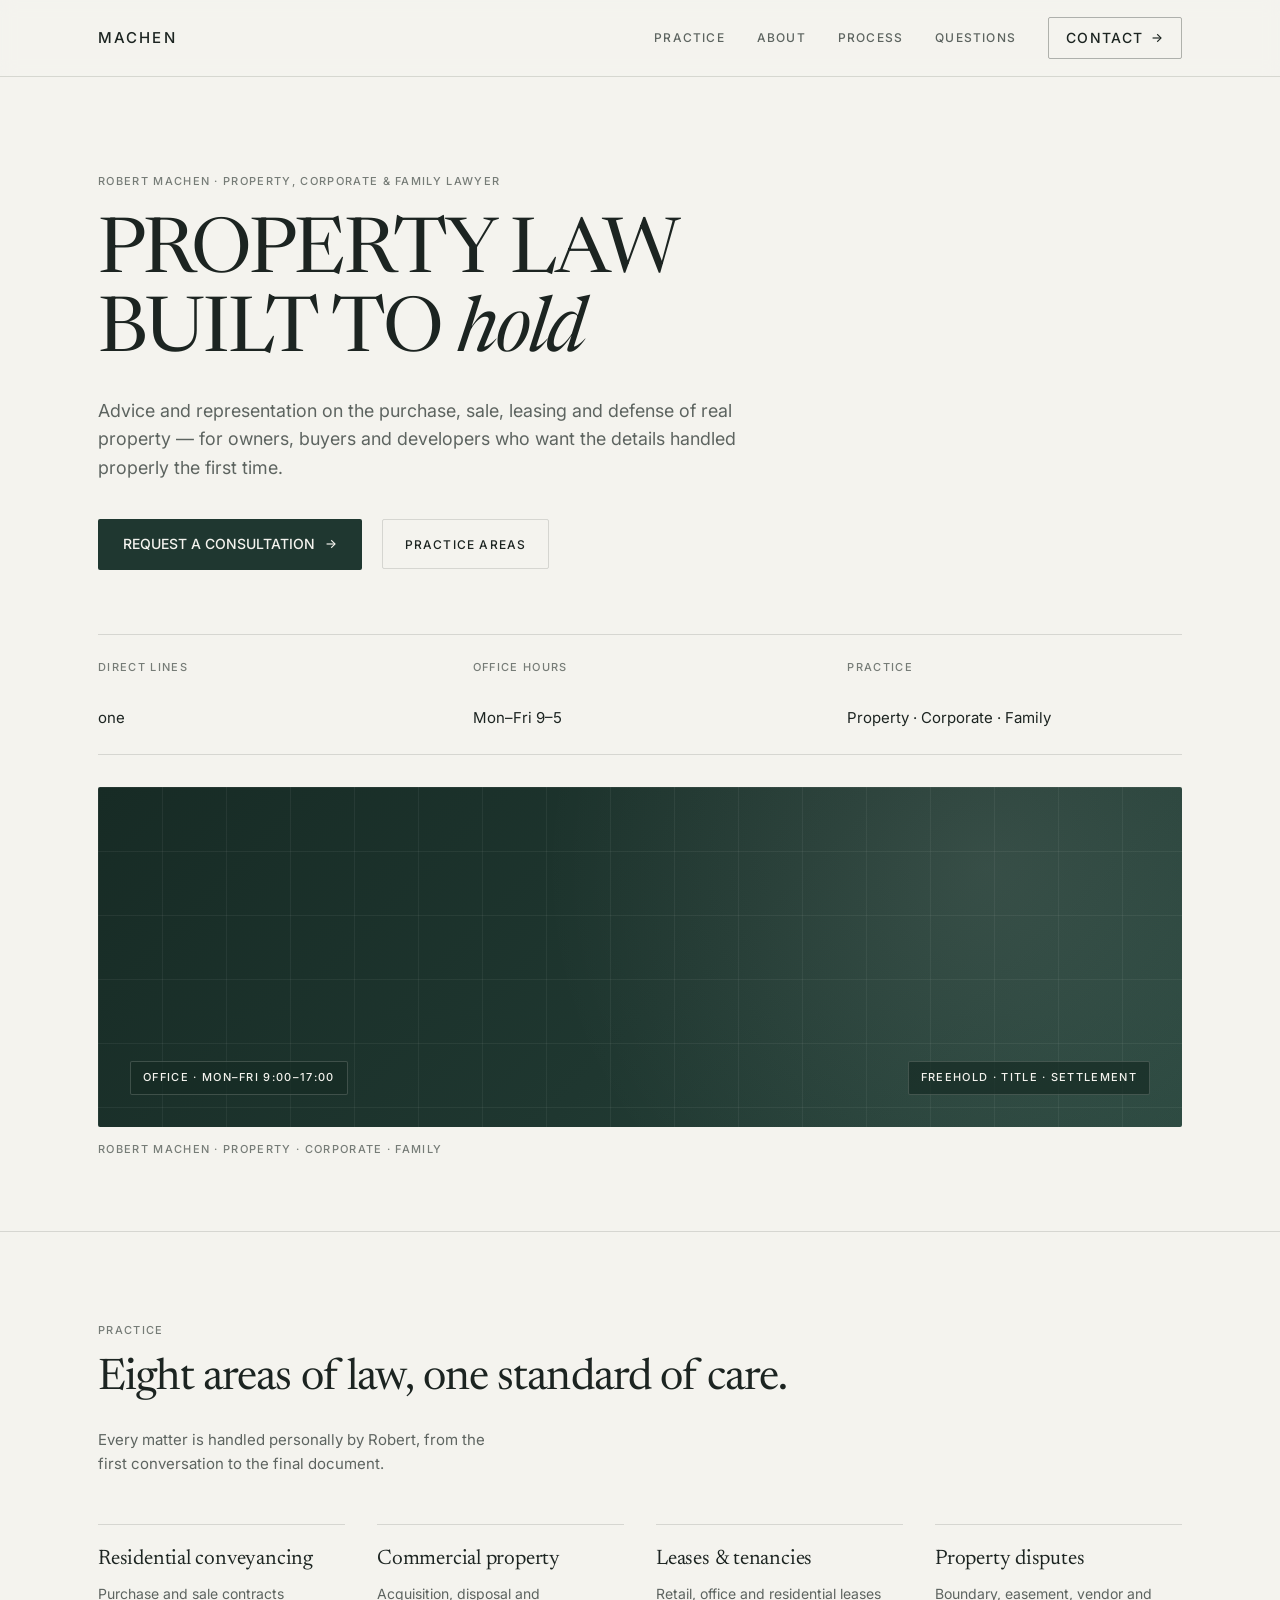
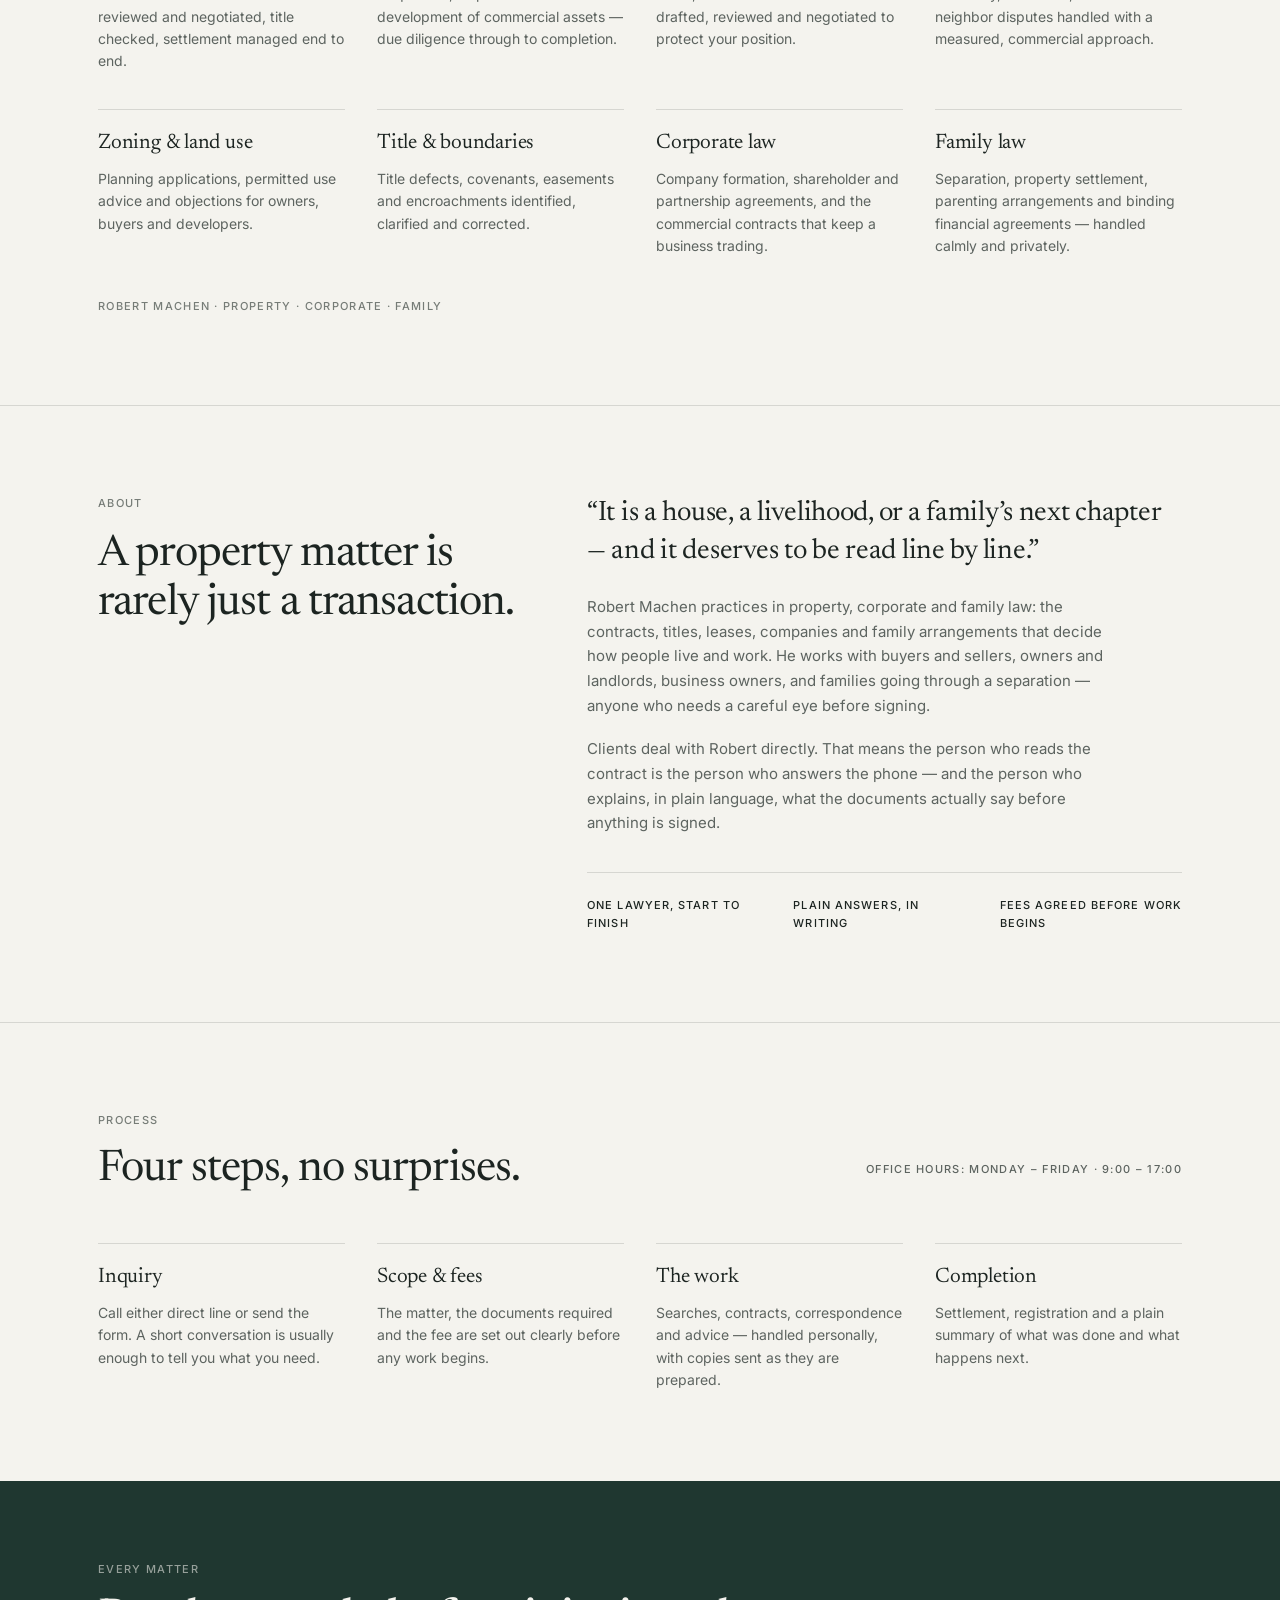
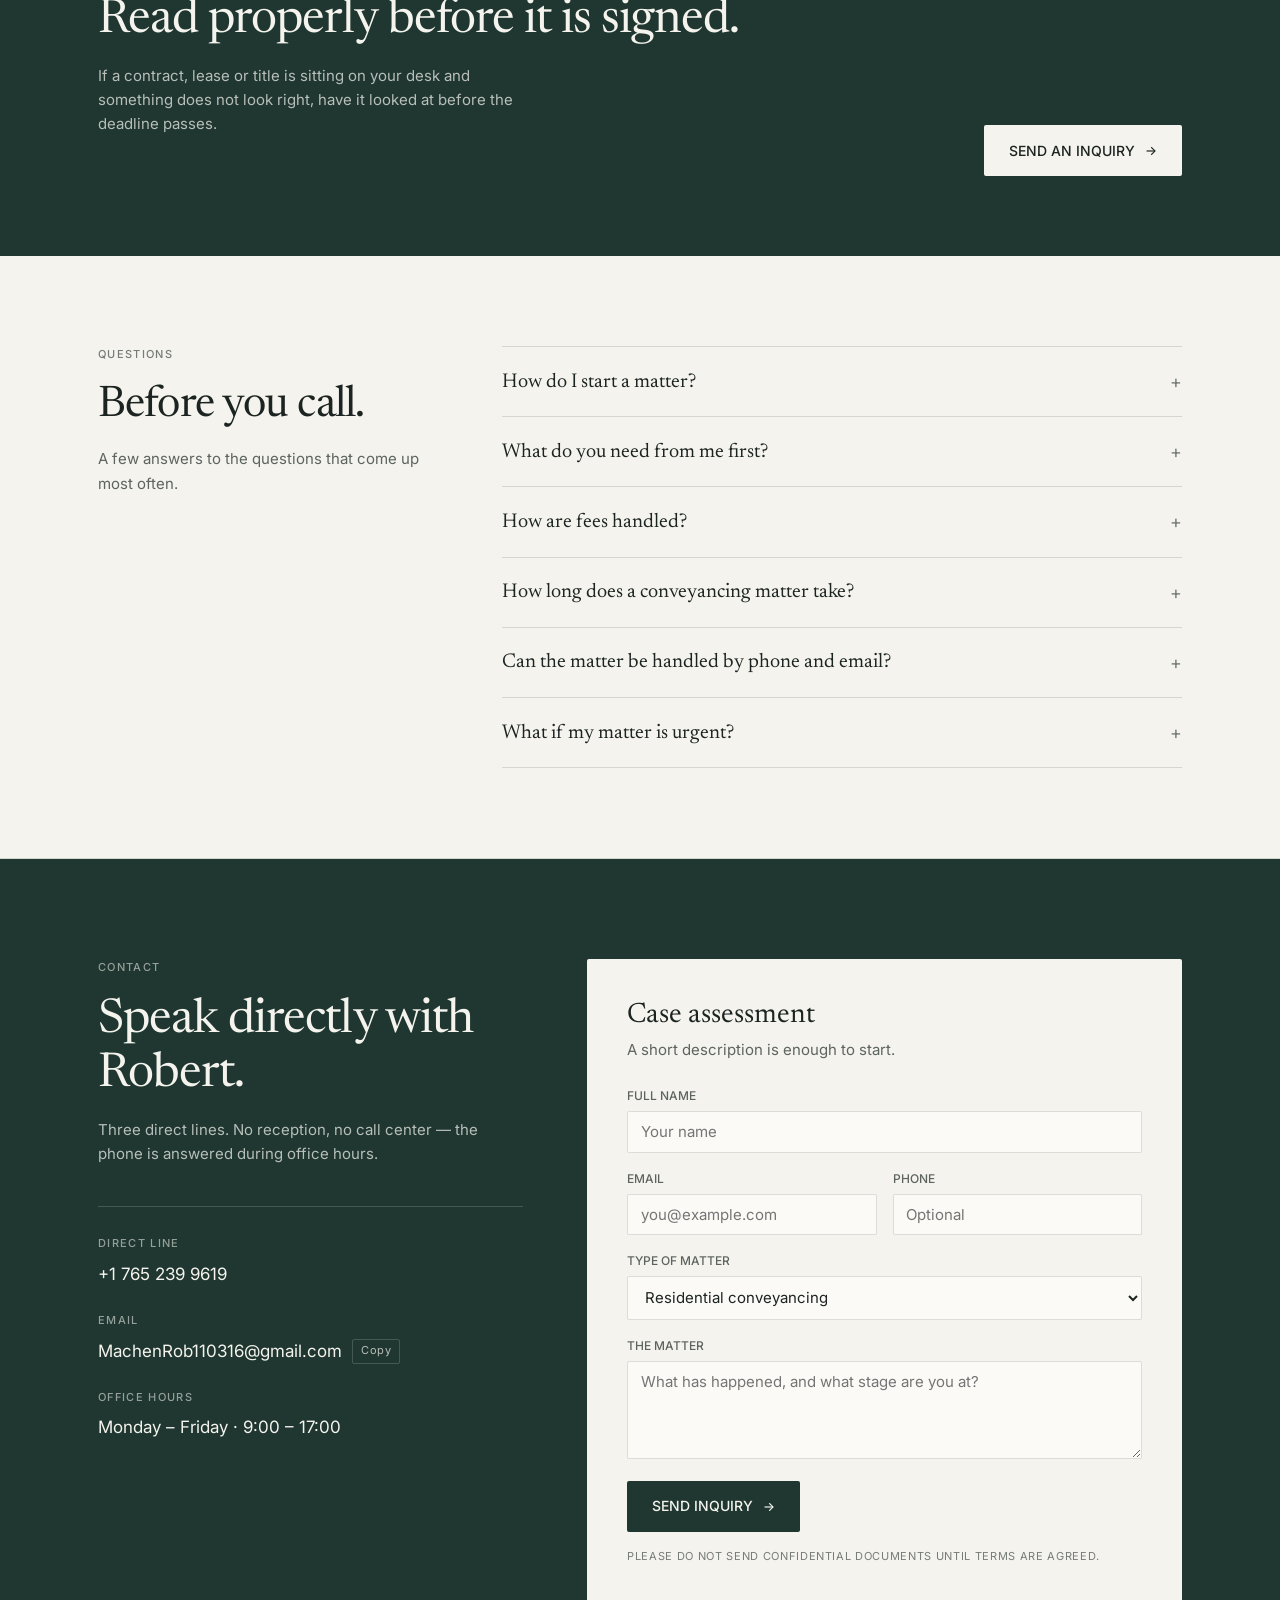
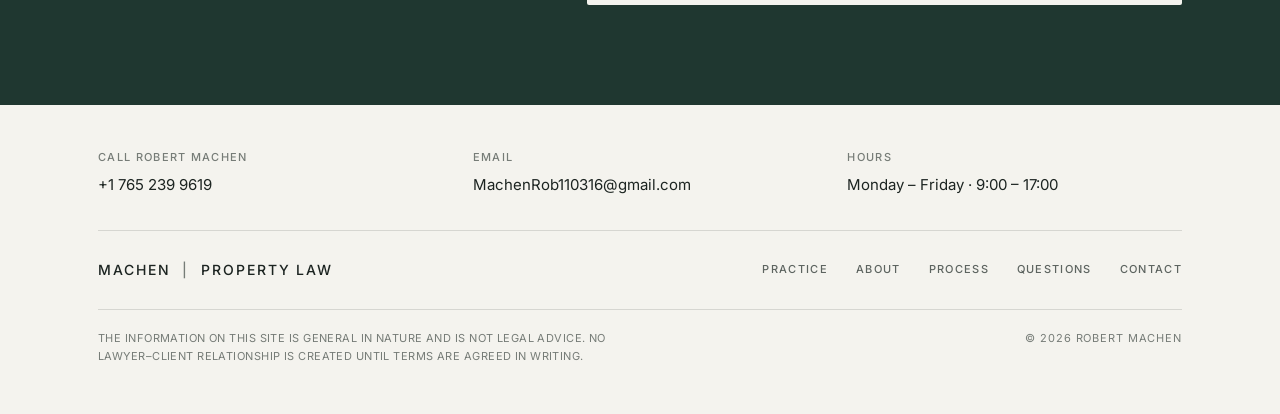
==== commit c8be3bfb: "update" ====
--- a/index.html
+++ b/index.html
@@ -1,37 +1,30 @@
 <!DOCTYPE html>
 <html lang="en">
+
 <head>
   <meta charset="UTF-8" />
   <meta name="viewport" content="width=device-width, initial-scale=1.0" />
   <title>MACHEN — Robert Machen · Property, Corporate &amp; Family Lawyer</title>
-  <meta
-    name="description"
-    content="Advice and representation on the purchase, sale, leasing and defense of real property — for owners, buyers and developers who want the details handled properly the first time."
-  />
+  <meta name="description"
+    content="Advice and representation on the purchase, sale, leasing and defense of real property — for owners, buyers and developers who want the details handled properly the first time." />
   <link rel="preconnect" href="https://fonts.googleapis.com" />
   <link rel="preconnect" href="https://fonts.gstatic.com" crossorigin />
   <link
     href="https://fonts.googleapis.com/css2?family=Inter:wght@400;500&family=Newsreader:ital,opsz,wght@0,6..72,400;0,6..72,500;1,6..72,400&display=swap"
-    rel="stylesheet"
-  />
+    rel="stylesheet" />
   <link rel="icon" type="image/png" href="images/favicon.png" />
   <link rel="apple-touch-icon" href="images/favicon.png" />
   <link rel="stylesheet" href="css/main.css" />
 </head>
+
 <body id="top">
   <!-- Header -->
   <header class="site-header" id="site-header">
     <div class="container header-inner">
       <a href="#top" class="brand brand-caps">MACHEN</a>
 
-      <button
-        class="menu-toggle"
-        id="menu-toggle"
-        type="button"
-        aria-label="Toggle navigation menu"
-        aria-expanded="false"
-        aria-controls="site-nav"
-      >
+      <button class="menu-toggle" id="menu-toggle" type="button" aria-label="Toggle navigation menu"
+        aria-expanded="false" aria-controls="site-nav">
         <span class="menu-line"></span>
         <span class="menu-line"></span>
       </button>
@@ -78,7 +71,7 @@
         <div class="hero-meta-grid reveal">
           <div class="hero-meta-item">
             <span class="eyebrow">Direct lines</span>
-            <span class="hero-meta-value">Three</span>
+            <span class="hero-meta-value">one</span>
           </div>
           <div class="hero-meta-item">
             <span class="eyebrow">Office hours</span>
@@ -396,7 +389,7 @@
 
           <div class="contact-details-list">
             <div class="contact-item">
-              <p class="contact-label">DIRECT LINE TWO</p>
+              <p class="contact-label">DIRECT LINE</p>
               <a href="tel:+17652399619" class="contact-value">
                 +1 765 239 9619
               </a>
@@ -408,13 +401,8 @@
                 <a href="mailto:MachenRob110316@gmail.com" class="contact-value">
                   MachenRob110316@gmail.com
                 </a>
-                <button
-                  type="button"
-                  class="copy-btn"
-                  data-copy="MachenRob110316@gmail.com"
-                  aria-label="Copy email address"
-                  title="Copy email"
-                >
+                <button type="button" class="copy-btn" data-copy="MachenRob110316@gmail.com"
+                  aria-label="Copy email address" title="Copy email">
                   Copy
                 </button>
               </div>
@@ -464,13 +452,8 @@
 
             <div class="form-field">
               <label for="home-matter">THE MATTER</label>
-              <textarea
-                id="home-matter"
-                name="message"
-                rows="4"
-                required
-                placeholder="What has happened, and what stage are you at?"
-              ></textarea>
+              <textarea id="home-matter" name="message" rows="4" required
+                placeholder="What has happened, and what stage are you at?"></textarea>
             </div>
 
             <div class="form-actions">
@@ -530,23 +513,11 @@
   </footer>
 
   <!-- Consultation Modal -->
-  <div
-    class="modal-backdrop"
-    id="inquiry-modal"
-    role="dialog"
-    aria-modal="true"
-    aria-labelledby="modal-title"
-    hidden
-  >
+  <div class="modal-backdrop" id="inquiry-modal" role="dialog" aria-modal="true" aria-labelledby="modal-title" hidden>
     <div class="modal-panel">
       <div class="modal-header">
         <p class="eyebrow">Case assessment</p>
-        <button
-          type="button"
-          class="modal-close"
-          id="close-inquiry-btn"
-          aria-label="Close modal"
-        >
+        <button type="button" class="modal-close" id="close-inquiry-btn" aria-label="Close modal">
           &times;
         </button>
       </div>
@@ -585,13 +556,8 @@
         </div>
         <div class="form-field">
           <label for="modal-message">THE MATTER</label>
-          <textarea
-            id="modal-message"
-            name="message"
-            rows="4"
-            required
-            placeholder="What has happened, and what stage are you at?"
-          ></textarea>
+          <textarea id="modal-message" name="message" rows="4" required
+            placeholder="What has happened, and what stage are you at?"></textarea>
         </div>
         <div class="form-actions">
           <button type="submit" class="btn-primary">
@@ -611,4 +577,5 @@
 
   <script src="js/script.js"></script>
 </body>
-</html>
+
+</html>
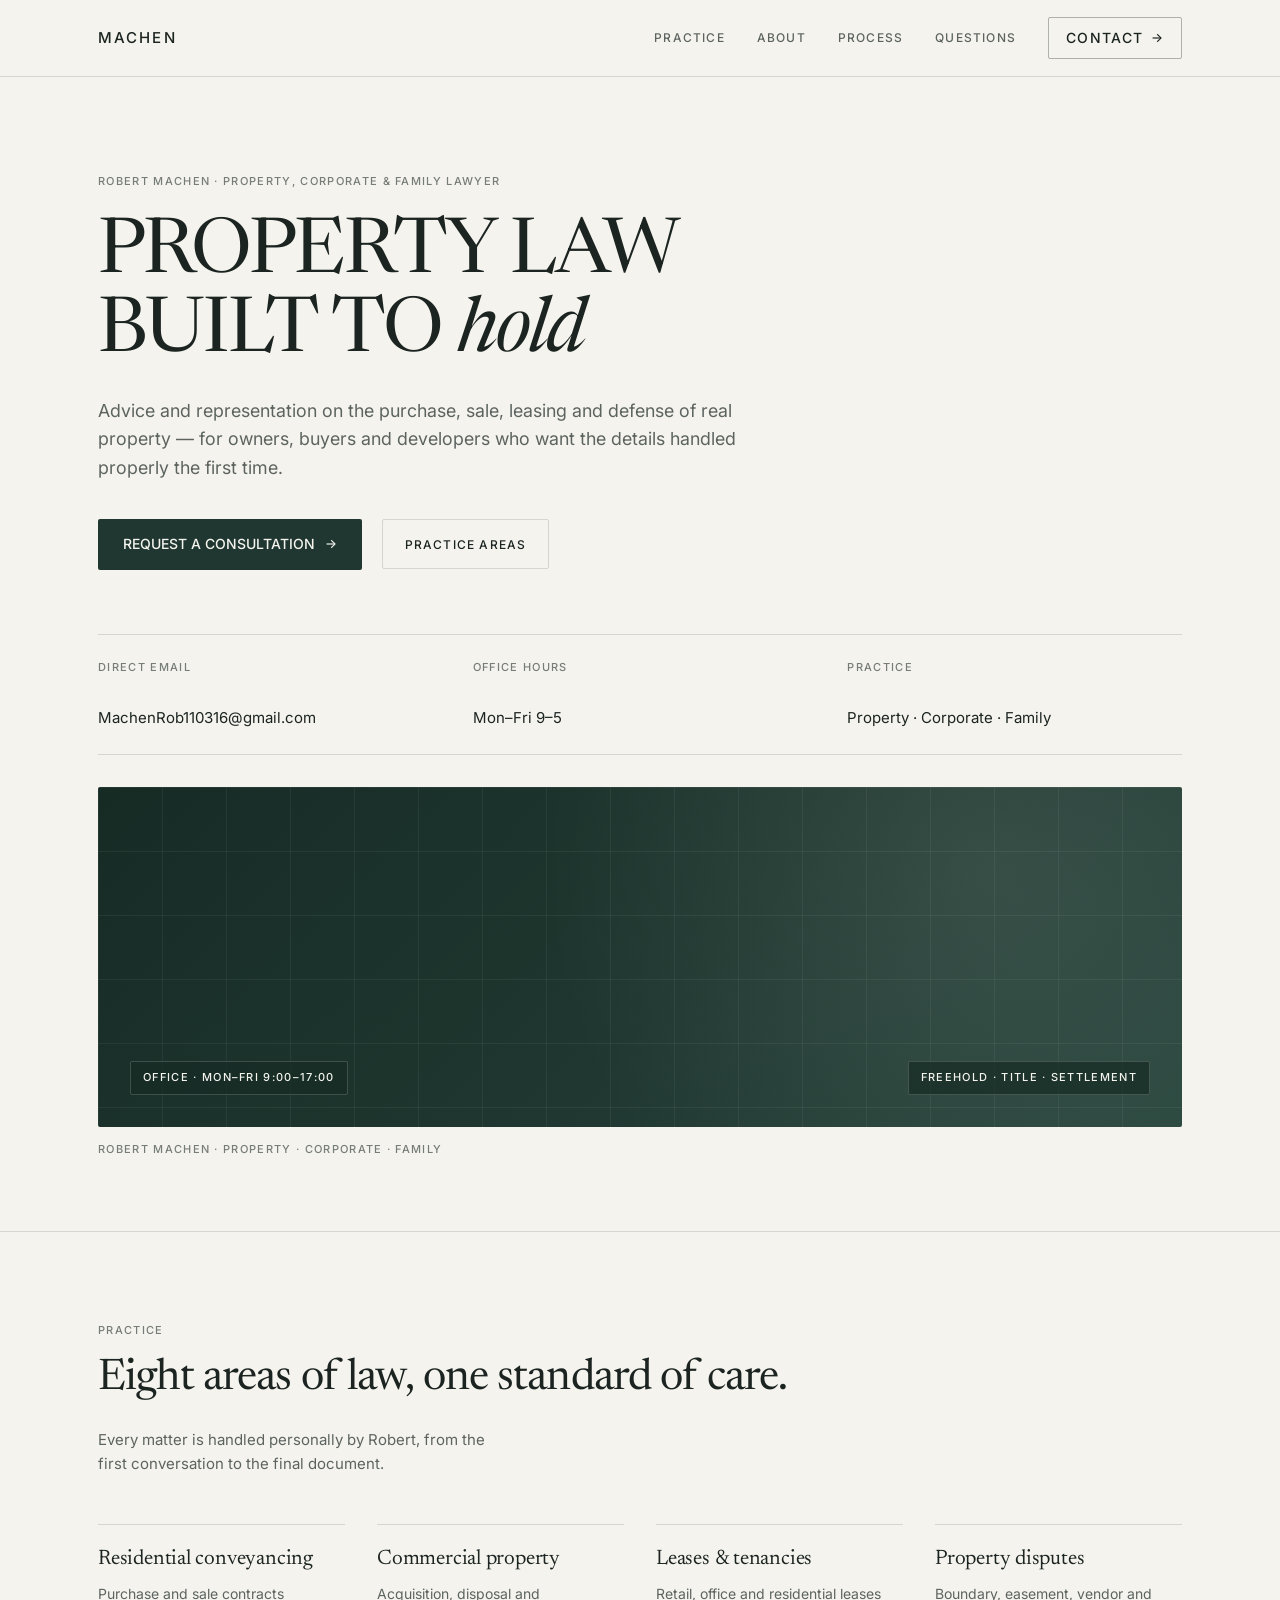
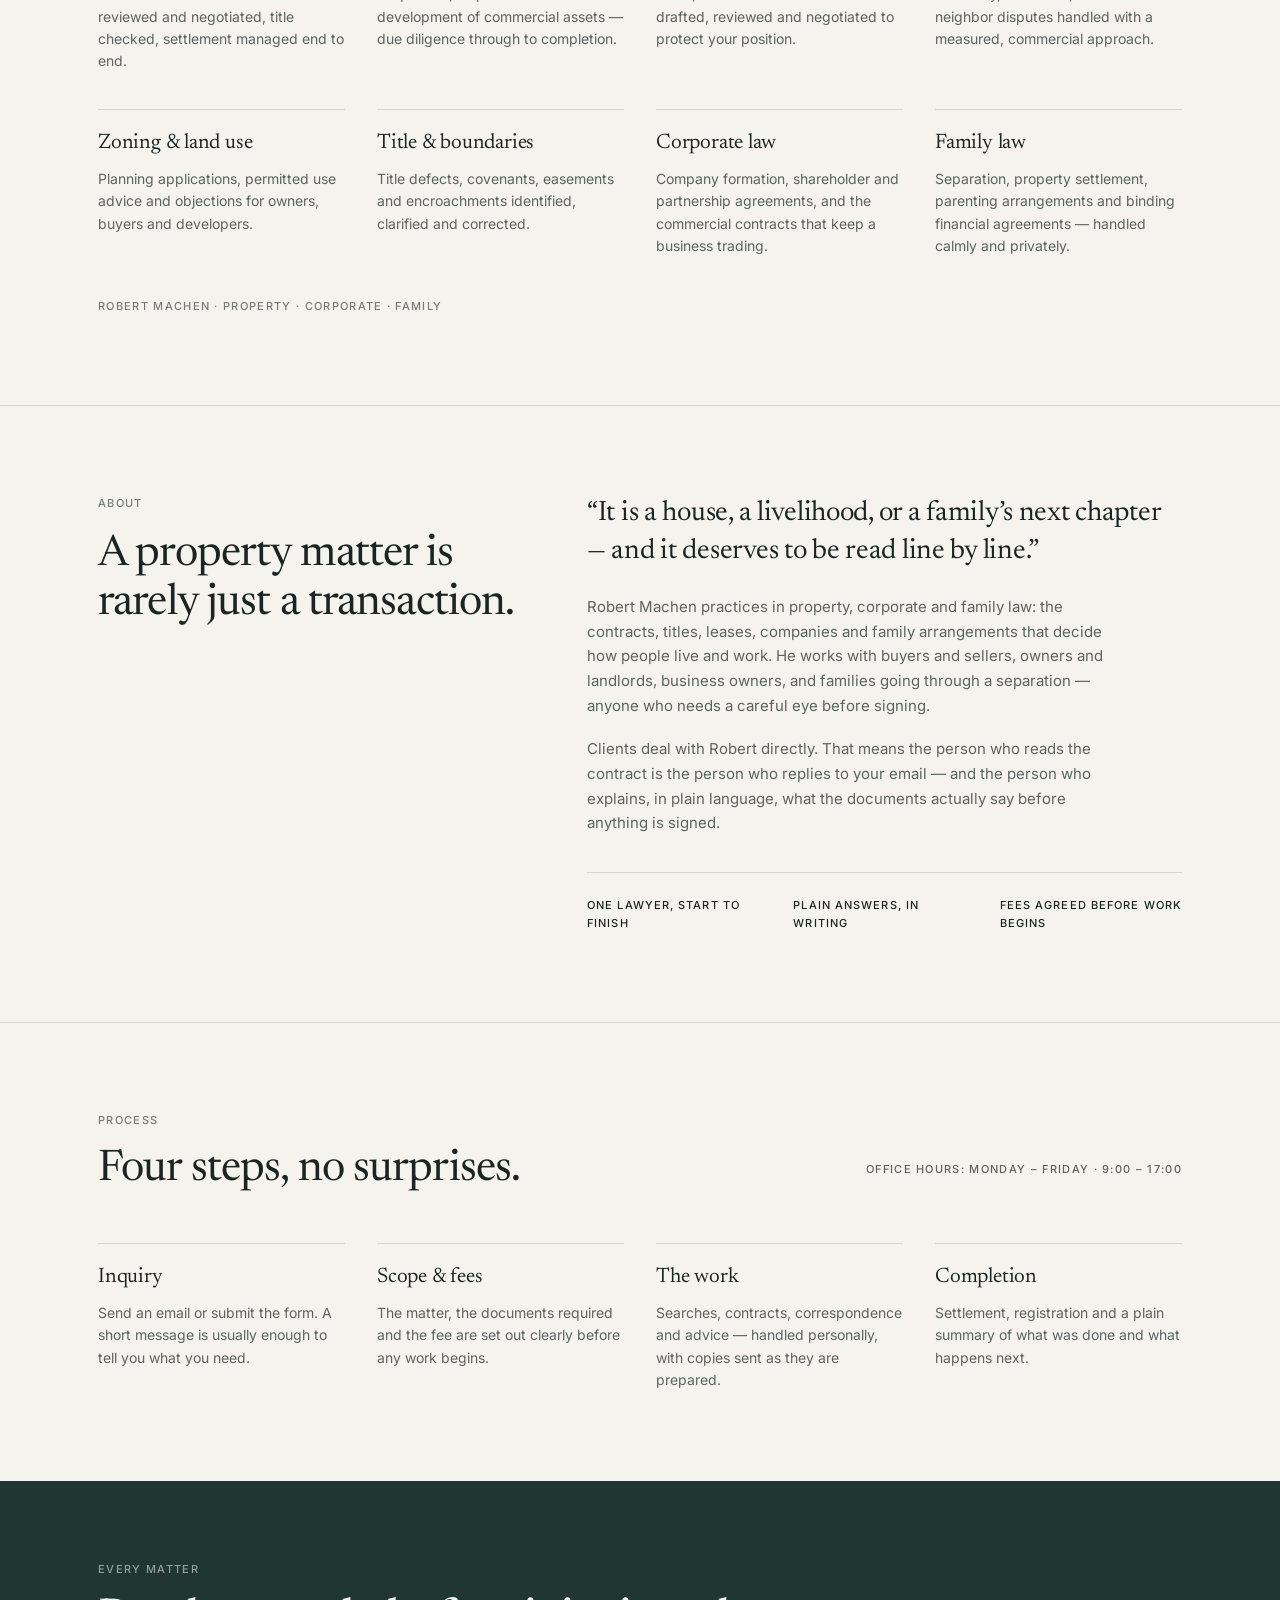
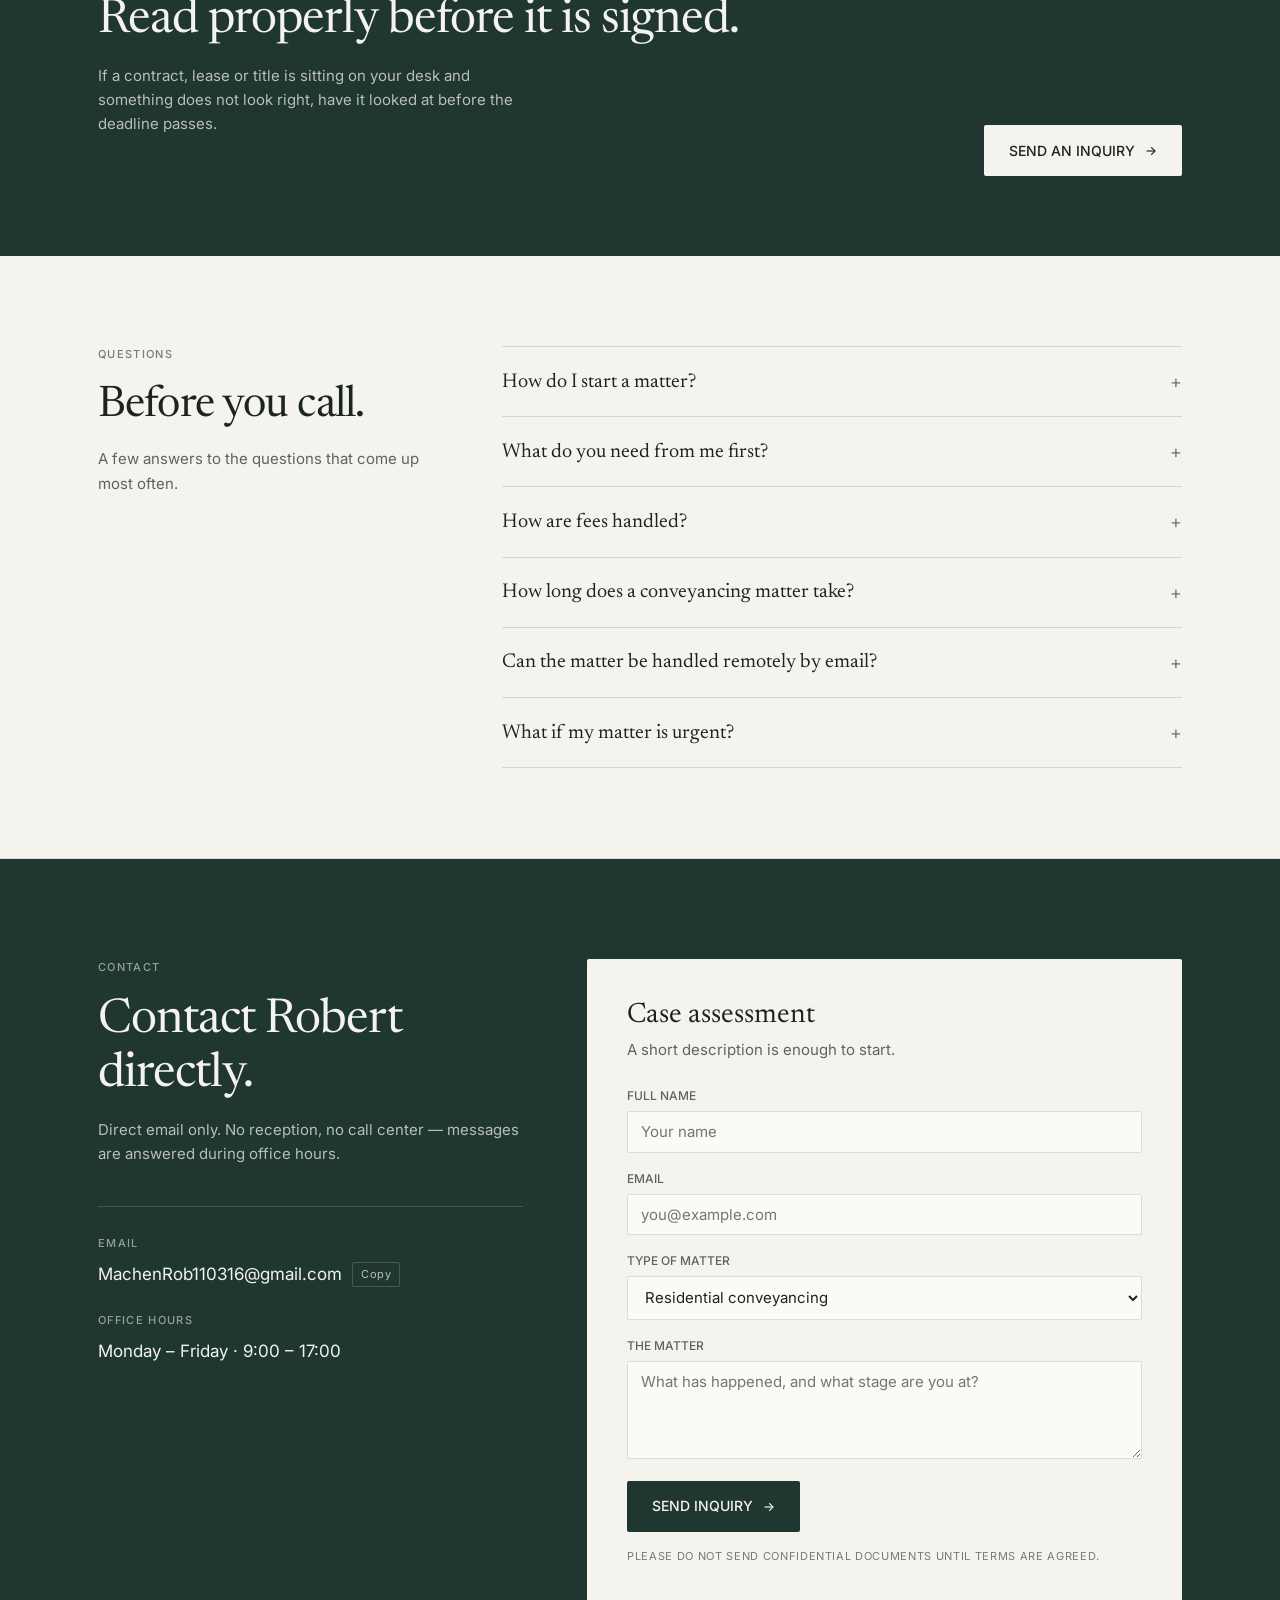
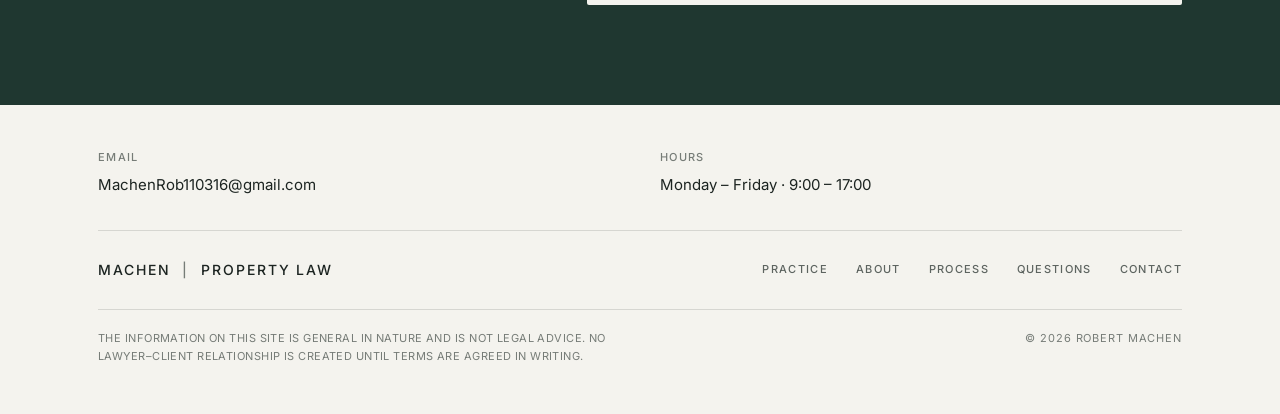
==== commit 477cb809: "updTED" ====
--- a/index.html
+++ b/index.html
@@ -70,8 +70,8 @@
 
         <div class="hero-meta-grid reveal">
           <div class="hero-meta-item">
-            <span class="eyebrow">Direct lines</span>
-            <span class="hero-meta-value">one</span>
+            <span class="eyebrow">Direct email</span>
+            <span class="hero-meta-value">MachenRob110316@gmail.com</span>
           </div>
           <div class="hero-meta-item">
             <span class="eyebrow">Office hours</span>
@@ -209,7 +209,7 @@
           </p>
           <p class="about-body about-body-spaced">
             Clients deal with Robert directly. That means the person who reads
-            the contract is the person who answers the phone — and the person
+            the contract is the person who replies to your email — and the person
             who explains, in plain language, what the documents actually say
             before anything is signed.
           </p>
@@ -240,8 +240,8 @@
           <article class="practice-card reveal">
             <h3 class="practice-title">Inquiry</h3>
             <p class="practice-desc">
-              Call either direct line or send the form. A short conversation is
-              usually enough to tell you what you need.
+              Send an email or submit the form. A short message is usually
+              enough to tell you what you need.
             </p>
           </article>
 
@@ -307,9 +307,9 @@
               <span class="faq-icon" aria-hidden="true">+</span>
             </summary>
             <p class="faq-answer">
-              Call the direct line during office hours or submit the case
-              assessment form below. We will discuss your timeline, what is in
-              front of you, and the immediate next step.
+              Email MachenRob110316@gmail.com or submit the case assessment form
+              below. We will review your timeline, what is in front of you, and
+              the immediate next step.
             </p>
           </details>
 
@@ -351,13 +351,13 @@
 
           <details class="faq-item">
             <summary class="faq-question">
-              <span>Can the matter be handled by phone and email?</span>
+              <span>Can the matter be handled remotely by email?</span>
               <span class="faq-icon" aria-hidden="true">+</span>
             </summary>
             <p class="faq-answer">
               Yes. Most reviews, negotiations, and settlements are handled
-              efficiently by direct phone call and email, with written summaries
-              sent at each stage.
+              efficiently by direct email, with written summaries sent at each
+              stage.
             </p>
           </details>
 
@@ -368,8 +368,8 @@
             </summary>
             <p class="faq-answer">
               If a signing deadline, cooling-off period, or settlement date is
-              approaching, call +1 765 239 9619 directly or note the deadline at
-              the top of your inquiry.
+              approaching, email MachenRob110316@gmail.com directly or note the
+              deadline at the top of your inquiry.
             </p>
           </details>
         </div>
@@ -381,20 +381,13 @@
       <div class="container contact-split">
         <div class="contact-info-col reveal">
           <p class="eyebrow eyebrow-light">CONTACT</p>
-          <h2 class="contact-title">Speak directly with Robert.</h2>
+          <h2 class="contact-title">Contact Robert directly.</h2>
           <p class="contact-lead">
-            Three direct lines. No reception, no call center — the phone is
+            Direct email only. No reception, no call center — messages are
             answered during office hours.
           </p>
 
           <div class="contact-details-list">
-            <div class="contact-item">
-              <p class="contact-label">DIRECT LINE</p>
-              <a href="tel:+17652399619" class="contact-value">
-                +1 765 239 9619
-              </a>
-            </div>
-
             <div class="contact-item">
               <p class="contact-label">EMAIL</p>
               <div class="contact-value-row">
@@ -425,15 +418,9 @@
               <input id="home-name" name="name" type="text" required placeholder="Your name" />
             </div>
 
-            <div class="form-row-2">
-              <div class="form-field">
-                <label for="home-email">EMAIL</label>
-                <input id="home-email" name="email" type="email" required placeholder="you@example.com" />
-              </div>
-              <div class="form-field">
-                <label for="home-phone">PHONE</label>
-                <input id="home-phone" name="phone" type="tel" placeholder="Optional" />
-              </div>
+            <div class="form-field">
+              <label for="home-email">EMAIL</label>
+              <input id="home-email" name="email" type="email" required placeholder="you@example.com" />
             </div>
 
             <div class="form-field">
@@ -477,10 +464,6 @@
     <div class="container">
       <div class="footer-contact-strip">
         <div>
-          <p class="eyebrow">CALL ROBERT MACHEN</p>
-          <a href="tel:+17652399619" class="footer-contact-value">+1 765 239 9619</a>
-        </div>
-        <div>
           <p class="eyebrow">EMAIL</p>
           <a href="mailto:MachenRob110316@gmail.com" class="footer-contact-value">MachenRob110316@gmail.com</a>
         </div>
@@ -531,15 +514,9 @@
           <label for="modal-name">FULL NAME</label>
           <input id="modal-name" name="name" type="text" required placeholder="Your name" />
         </div>
-        <div class="form-row-2">
-          <div class="form-field">
-            <label for="modal-email">EMAIL</label>
-            <input id="modal-email" name="email" type="email" required placeholder="you@example.com" />
-          </div>
-          <div class="form-field">
-            <label for="modal-phone">PHONE</label>
-            <input id="modal-phone" name="phone" type="tel" placeholder="Optional" />
-          </div>
+        <div class="form-field">
+          <label for="modal-email">EMAIL</label>
+          <input id="modal-email" name="email" type="email" required placeholder="you@example.com" />
         </div>
         <div class="form-field">
           <label for="modal-matter-type">TYPE OF MATTER</label>
